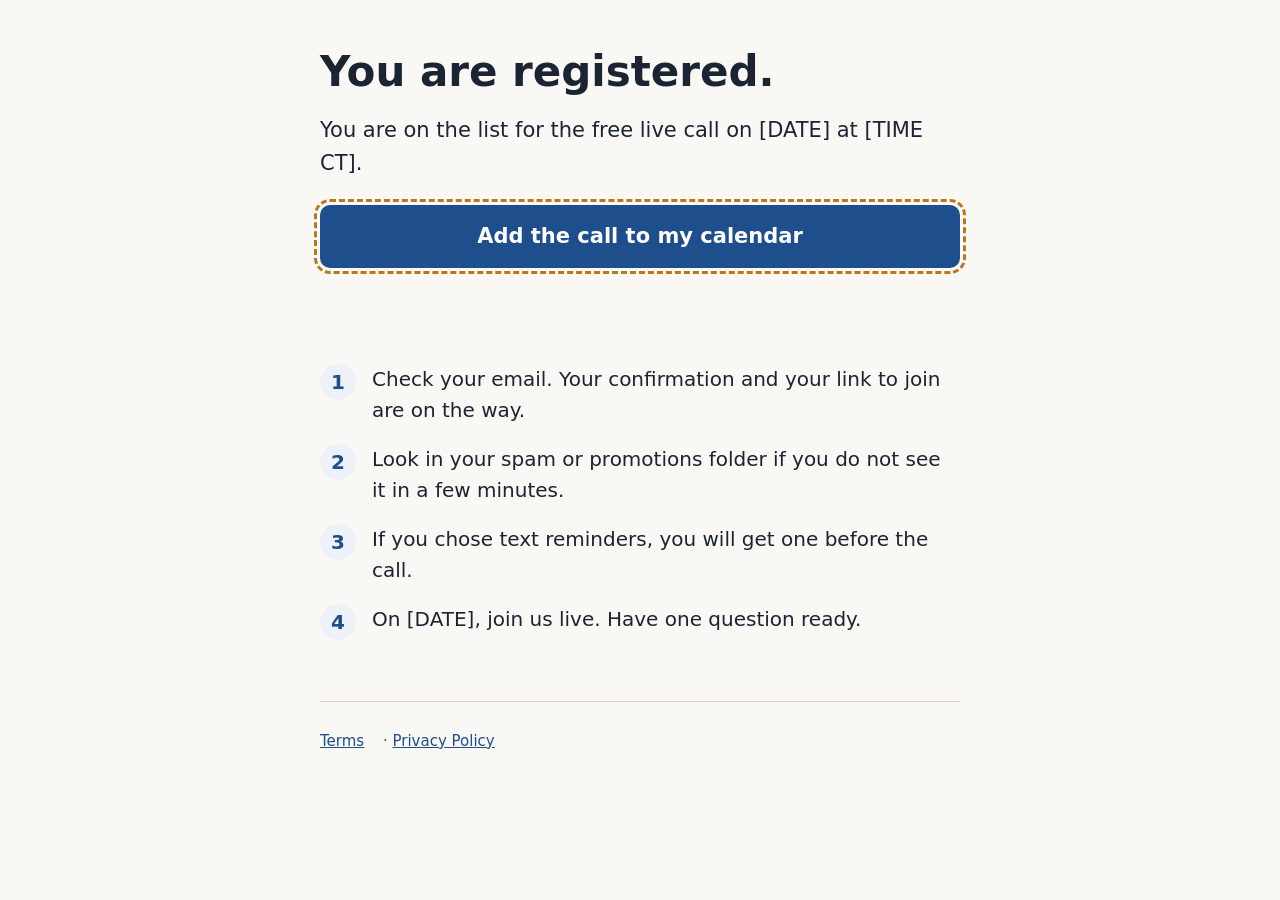
==== thank-you.html @ fb0727f5 "Creator brand call registration page" ====
<!doctype html>
<html lang="en">
<head>
<meta charset="utf-8">
<meta name="viewport" content="width=device-width, initial-scale=1">
<meta name="robots" content="noindex, nofollow">
<title>You are registered.</title>
<link rel="stylesheet" href="styles.css">
</head>
<body data-page="thanks">

<main class="wrap">

  <section>
    <h1>You are registered.</h1>
    <p class="sub js-event">You are on the list for the free live call on [DATE] at [TIME CT].</p>
    <!-- href comes from ADDEVENT_LINK in config.js -->
    <a class="btn" id="cal-btn" href="#">Add the call to my calendar</a>
  </section>

  <section>
    <ol class="steps">
      <li>Check your email. Your confirmation and your link to join are on the way.</li>
      <li>Look in your spam or promotions folder if you do not see it in a few minutes.</li>
      <li>If you chose text reminders, you will get one before the call.</li>
      <!-- Step 4 shows only for US numbers (?geo=us or ?phone=+1...). Hidden by default. -->
      <li id="step-call">A member of the Pured Media team may call the number you gave us about your registration or about booking a one-on-one call.</li>
      <li>On <span class="js-event">[DATE]</span>, join us live. Have one question ready.</li>
    </ol>
    <p id="sender-line"></p>
  </section>

  <footer>
    <div class="small">
      <p><a data-link="terms" href="#">Terms</a> · <a data-link="privacy" href="#">Privacy Policy</a></p>
    </div>
  </footer>

</main>

<script src="config.js"></script>
<script src="app.js"></script>
</body>
</html>
---- styles.css ----
:root{
  --bg:#FAF8F4; --card:#FFFFFF; --text:#1B2433; --muted:#4A5568;
  --line:#D9D4C8; --accent:#1F4E8C; --accent-dark:#163A6B; --soft:#EEF2F8;
}
*{box-sizing:border-box}
html{-webkit-text-size-adjust:100%}
body{margin:0;background:var(--bg);color:var(--text);
  font:20px/1.55 system-ui,-apple-system,"Segoe UI",Roboto,Helvetica,Arial,sans-serif}
.wrap{max-width:680px;margin:0 auto;padding:0 20px}
section{padding:36px 0}
.eyebrow{font-size:18px;font-weight:800;letter-spacing:.04em;color:var(--accent);margin:0 0 14px}
h1{font-size:34px;line-height:1.15;margin:0 0 18px;font-weight:800}
h2{font-size:26px;line-height:1.25;margin:0 0 16px;font-weight:800}
.sub{font-size:21px;margin:0 0 26px}
.btn{display:block;width:100%;min-height:58px;padding:15px 20px;border:0;border-radius:10px;
  background:var(--accent);color:#fff;font:inherit;font-size:21px;font-weight:700;text-align:center;
  text-decoration:none;cursor:pointer}
.btn:hover,.btn:focus-visible{background:var(--accent-dark)}
.btn:focus-visible,a:focus-visible,input:focus-visible,select:focus-visible{outline:3px solid #F2B84B;outline-offset:2px}
.card{background:var(--card);border:1px solid var(--line);border-radius:14px;padding:24px 20px}
ol.points,ol.steps{list-style:none;counter-reset:n;margin:0;padding:0}
ol.points li,ol.steps li{counter-increment:n;position:relative;padding:0 0 18px 52px}
ol.points li::before,ol.steps li::before{content:counter(n);position:absolute;left:0;top:0;width:36px;height:36px;
  border-radius:50%;background:var(--soft);color:var(--accent);font-weight:800;text-align:center;line-height:36px}
.disclosure{background:var(--soft);border-radius:10px;padding:16px 18px;margin:8px 0 24px}
.host{display:flex;gap:16px;align-items:flex-start;margin:0 0 20px}
.host p{margin:0}
.photo{flex:0 0 84px;width:84px;height:84px;border-radius:50%;background:var(--soft);border:2px dashed var(--line);
  position:relative;overflow:hidden;display:flex;align-items:center;justify-content:center;
  font-weight:800;font-size:30px;color:var(--accent)}
.photo img{position:absolute;inset:0;width:100%;height:100%;object-fit:cover;background:var(--soft)}
.small{font-size:15px;color:var(--muted);line-height:1.5}
.small p{margin:0 0 8px}
.small a{color:var(--accent)}
.email-consent{font-size:16px;margin:18px 0 0;color:var(--muted)}
/* form */
label{display:block;font-weight:700;margin:0 0 6px}
.field{margin:0 0 20px}
.help{font-size:16px;color:var(--muted);margin:6px 0 0}
input[type=text],input[type=email],input[type=tel],select{width:100%;min-height:54px;padding:12px 14px;
  font:inherit;font-size:18px;border:2px solid #8A8F99;border-radius:8px;background:#fff;color:var(--text)}
.consent{display:flex;gap:12px;align-items:flex-start;font-size:16px;font-weight:400;margin:0 0 20px}
.consent input{flex:0 0 28px;width:28px;height:28px;margin-top:2px}
.consent a{color:var(--accent)}
.sender-note{font-size:16px;margin:0 0 10px}
.preview-flag{background:#FFF3CD;border:2px dashed #B7791F;border-radius:8px;padding:10px 14px;font-size:15px;margin:0 0 18px}
iframe#bf26-form{width:100%;border:0;display:block}
footer{padding:28px 0 48px;border-top:1px solid var(--line)}
footer .small a{margin-right:14px}
.placeholder-btn{outline:3px dashed #B7791F;outline-offset:3px}
.hidden{display:none!important}
@media(min-width:700px){h1{font-size:42px}section{padding:48px 0}}
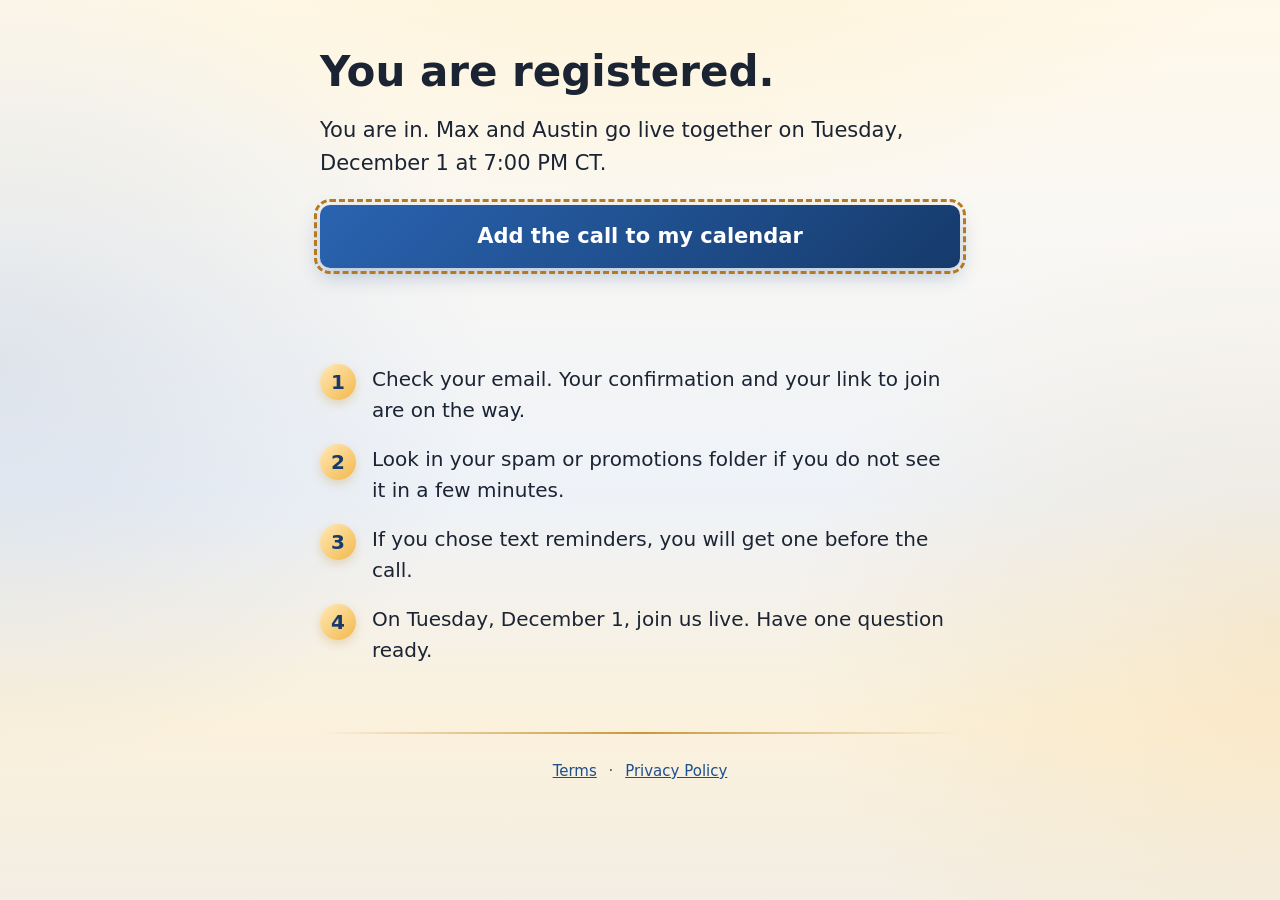
==== commit 82fd8a15: "Partnership-led layout: co-brand lockup, two sides section, team-up swaps Co-Authored-By: Claude Opu" ====
--- a/thank-you.html
+++ b/thank-you.html
@@ -13,7 +13,7 @@
 
   <section>
     <h1>You are registered.</h1>
-    <p class="sub js-event">You are on the list for the free live call on [DATE] at [TIME CT].</p>
+    <p class="sub js-event">You are in. Max and Austin go live together on [DATE] at [TIME CT].</p>
     <!-- href comes from ADDEVENT_LINK in config.js -->
     <a class="btn" id="cal-btn" href="#">Add the call to my calendar</a>
   </section>
--- a/styles.css
+++ b/styles.css
@@ -46,7 +46,288 @@
 .preview-flag{background:#FFF3CD;border:2px dashed #B7791F;border-radius:8px;padding:10px 14px;font-size:15px;margin:0 0 18px}
 iframe#bf26-form{width:100%;border:0;display:block}
 footer{padding:28px 0 48px;border-top:1px solid var(--line)}
-footer .small a{margin-right:14px}
+footer .small{text-align:center}
+footer .small a{margin:0 7px}
 .placeholder-btn{outline:3px dashed #B7791F;outline-offset:3px}
 .hidden{display:none!important}
 @media(min-width:700px){h1{font-size:42px}section{padding:48px 0}}
+
+/* ===== visual layout (Promise > Plan > Bio) ===== */
+.hero{text-align:center;padding-top:40px}
+.duo{display:flex;justify-content:center;margin:0 0 20px}
+.duo .photo{flex:0 0 96px;width:96px;height:96px;border:4px solid var(--bg);border-style:solid;box-shadow:0 4px 14px rgba(27,36,51,.15)}
+.duo .photo+.photo{margin-left:-18px}
+.chip{display:inline-block;background:var(--accent);color:#fff;font-size:15px;font-weight:800;letter-spacing:.04em;
+  padding:8px 14px;border-radius:999px;margin:0 0 18px}
+.hero .sub{color:var(--muted)}
+.kicker{font-size:15px;font-weight:800;letter-spacing:.08em;text-transform:uppercase;color:var(--accent);text-align:center;margin:0 0 18px}
+.tiles{display:grid;gap:14px;margin:0;padding:0;list-style:none}
+.tile{background:var(--card);border:1px solid var(--line);border-radius:14px;padding:18px;display:flex;gap:16px;align-items:center}
+.tile .ico{flex:0 0 60px;width:60px;height:60px;border-radius:14px;background:var(--soft);font-size:32px;line-height:60px;text-align:center}
+.tile b{display:block;font-size:20px;line-height:1.25}
+.tile span{display:block;font-size:17px;color:var(--muted);line-height:1.35}
+.badge-row{text-align:center;margin:18px 0 0}
+.badge{display:inline-block;background:#FFF4DA;color:#7A4E00;font-weight:800;font-size:17px;padding:8px 16px;border-radius:999px}
+.hosts{display:grid;grid-template-columns:1fr 1fr;gap:14px}
+.hcard{background:var(--card);border:1px solid var(--line);border-radius:14px;padding:20px 14px;text-align:center}
+.hcard .photo{margin:0 auto 12px;width:100px;height:100px;flex:none;border-style:solid}
+.hcard b{display:block;font-size:20px}
+.hcard span{display:block;font-size:16px;color:var(--muted);line-height:1.4}
+.hcard span::first-letter{text-transform:uppercase}
+.intro{text-align:center;font-weight:700;margin:0 0 20px}
+.consent{font-size:14px;line-height:1.45}
+.help,.email-consent,.sender-note{font-size:14px}
+@media(min-width:700px){
+  .tiles{grid-template-columns:repeat(3,1fr)}
+  .tile{flex-direction:column;text-align:center;padding:24px 16px}
+  .duo .photo{width:120px;height:120px;flex-basis:120px}
+}
+
+/* ===== v2 visual + motion upgrade (no text changes) ===== */
+:root{
+  --gold:#C9973A; --gold-light:#F2D58F; --navy-2:#2A63B0;
+  --shadow:0 10px 30px rgba(22,58,107,.10);
+}
+html{scroll-behavior:smooth}
+body{overflow-x:hidden;
+  min-height:100vh;
+  background:
+    radial-gradient(900px 500px at 50% -120px,#FFF3D6 0%,rgba(255,243,214,0) 70%) no-repeat,
+    radial-gradient(700px 600px at 0% 40%,rgba(31,78,140,.10) 0%,rgba(31,78,140,0) 70%) no-repeat,
+    radial-gradient(700px 600px at 100% 70%,rgba(242,184,75,.16) 0%,rgba(242,184,75,0) 70%) no-repeat,
+    linear-gradient(180deg,#FFF8EA 0%,#FAF8F4 25%,#EEF2F8 55%,#FBF1DC 80%,#F3EEE4 100%);
+  background-color:var(--bg)}
+
+/* buttons: gradient, shine sweep */
+.btn{position:relative;overflow:hidden;
+  background:linear-gradient(135deg,var(--navy-2),var(--accent) 55%,var(--accent-dark));
+  box-shadow:0 8px 20px rgba(31,78,140,.28);transition:transform .2s,box-shadow .2s,filter .2s}
+.btn:hover,.btn:focus-visible{background:linear-gradient(135deg,var(--navy-2),var(--accent) 55%,var(--accent-dark));filter:brightness(1.08);transform:translateY(-2px)}
+.btn:active{transform:translateY(0) scale(.99)}
+.btn::after{content:"";position:absolute;top:0;bottom:0;left:-60%;width:40%;
+  background:linear-gradient(100deg,rgba(255,255,255,0),rgba(255,255,255,.38),rgba(255,255,255,0));
+  transform:skewX(-20deg);animation:shine 4.5s ease-in-out 1.2s infinite;pointer-events:none}
+.hero .btn{animation:rise .8s .45s both ease-out,pulse 2.8s 1.6s infinite}
+
+/* hero */
+.hero{position:relative}
+.hero>*:not(.blobs){position:relative;z-index:1}
+.blobs{position:absolute;inset:0 -40px;z-index:0;pointer-events:none}
+.blobs i{position:absolute;border-radius:50%;filter:blur(38px);opacity:.6}
+.blobs i:nth-child(1){width:240px;height:240px;left:-10px;top:10px;background:radial-gradient(circle at 35% 35%,#FFD98A,rgba(255,217,138,0) 70%);animation:drift1 14s ease-in-out infinite}
+.blobs i:nth-child(2){width:260px;height:260px;right:-20px;top:60px;background:radial-gradient(circle at 60% 40%,#9DBBE6,rgba(157,187,230,0) 70%);animation:drift2 17s ease-in-out infinite}
+.blobs i:nth-child(3){width:200px;height:200px;left:35%;bottom:-10px;background:radial-gradient(circle,#FFC9A8,rgba(255,201,168,0) 70%);animation:drift3 19s ease-in-out infinite}
+
+.duo .photo,.hcard .photo{border:5px solid transparent;
+  background:linear-gradient(var(--soft),var(--soft)) padding-box,linear-gradient(135deg,var(--gold-light),var(--gold) 45%,var(--navy-2)) border-box;
+  box-shadow:0 8px 22px rgba(22,58,107,.22);font-size:34px}
+.duo .photo{animation:float 5s ease-in-out infinite}
+.duo .photo+.photo{animation-delay:-2.5s}
+.duo{animation:rise .7s both ease-out}
+
+.chip{display:inline-flex;align-items:center;gap:10px;
+  background:linear-gradient(135deg,var(--accent),var(--accent-dark));
+  box-shadow:0 6px 16px rgba(22,58,107,.25);animation:rise .7s .1s both ease-out}
+.chip::before{content:"";flex:0 0 10px;width:10px;height:10px;border-radius:50%;background:#FFC857;animation:dot 1.8s infinite}
+h1{animation:rise .8s .2s both ease-out}
+.hero .sub{animation:rise .8s .32s both ease-out}
+
+/* kicker ornaments (shapes only) */
+.kicker{display:flex;align-items:center;justify-content:center;gap:12px}
+.kicker::before,.kicker::after{content:"";flex:0 1 44px;height:3px;border-radius:3px;
+  background:linear-gradient(90deg,rgba(201,151,58,0),var(--gold))}
+.kicker::after{background:linear-gradient(270deg,rgba(201,151,58,0),var(--gold))}
+
+/* plan tiles */
+.tiles{position:relative}
+.tile{position:relative;z-index:1;box-shadow:var(--shadow);transition:transform .25s,box-shadow .25s,border-color .25s}
+.tile:hover,.tile:active{transform:translateY(-4px);box-shadow:0 16px 34px rgba(22,58,107,.16);border-color:var(--gold-light)}
+.tile .ico{border-radius:50%;box-shadow:0 6px 14px rgba(22,58,107,.18),inset 0 0 0 3px rgba(255,255,255,.7);
+  background:linear-gradient(135deg,#FFE9B8,#F2B84B)}
+.tile:nth-child(2) .ico{background:linear-gradient(135deg,#DCE8F8,#8FB1E0)}
+.tile:nth-child(3) .ico{background:linear-gradient(135deg,#FFE0CC,#F4A77A)}
+.tile:nth-child(4) .ico{background:linear-gradient(135deg,#DDF0DF,#8FCB9B)}
+.tile:nth-child(5) .ico{background:linear-gradient(135deg,#EBDDF4,#B9A0D8)}
+.tile:nth-child(6) .ico{background:linear-gradient(135deg,#FFD9DF,#EE9FAE)}
+.badge{background:linear-gradient(135deg,#FFF4DA,#FFE2A0);border:1px solid var(--gold-light);
+  box-shadow:0 6px 16px rgba(201,151,58,.25);animation:bounce 3.6s ease-in-out 1s infinite}
+
+/* host cards */
+.hcard{box-shadow:var(--shadow);transition:transform .25s,box-shadow .25s,border-color .25s}
+.hcard:hover,.hcard:active{transform:translateY(-4px);box-shadow:0 16px 34px rgba(22,58,107,.16);border-color:var(--gold-light)}
+.hcard .photo{width:104px;height:104px}
+
+/* form card */
+.card{position:relative;overflow:hidden;border-color:var(--gold-light);padding-top:32px;
+  box-shadow:0 18px 44px rgba(22,58,107,.14),0 0 0 4px rgba(242,213,143,.25)}
+.card::before{content:"";position:absolute;left:0;right:0;top:0;height:6px;
+  background:linear-gradient(90deg,var(--gold),var(--gold-light),var(--navy-2),var(--accent),var(--gold));background-size:200% 100%;
+  animation:slide 8s linear infinite}
+input[type=text],input[type=email],input[type=tel],select{transition:border-color .2s,box-shadow .2s}
+input[type=text]:focus,input[type=email]:focus,input[type=tel]:focus,select:focus{border-color:var(--accent);box-shadow:0 0 0 4px rgba(242,184,75,.35)}
+footer{border-top:0;position:relative}
+footer::before{content:"";position:absolute;left:0;right:0;top:0;height:2px;background:linear-gradient(90deg,rgba(201,151,58,0),var(--gold),rgba(201,151,58,0))}
+
+/* thank-you steps */
+ol.steps li::before{background:linear-gradient(135deg,#FFE9B8,#F2B84B);color:var(--accent-dark);box-shadow:0 4px 10px rgba(201,151,58,.3)}
+
+/* scroll reveal (active only when JS adds .js-reveal to <html>) */
+.js-reveal .reveal{opacity:0;translate:0 26px;
+  transition:opacity .65s ease-out,translate .65s ease-out,transform .25s,box-shadow .25s,border-color .25s;
+  transition-delay:var(--d,0s),var(--d,0s),0s,0s,0s}
+.js-reveal .reveal.in{opacity:1;translate:0 0}
+
+@media(min-width:700px){
+  .blobs i:nth-child(1){left:40px}
+  .blobs i:nth-child(2){right:40px}
+}
+@media(max-width:480px){
+  .chip{max-width:100%;font-size:13px;letter-spacing:.02em;line-height:1.35;text-align:left;border-radius:18px;padding:8px 14px}
+}
+@media(max-width:380px){
+  .hosts{gap:10px}
+  .hcard{padding:18px 10px}
+  .tile{padding:16px 14px;gap:14px}
+}
+
+@keyframes rise{from{opacity:0;transform:translateY(22px)}to{opacity:1;transform:none}}
+@keyframes float{0%,100%{transform:translateY(0)}50%{transform:translateY(-8px)}}
+@keyframes shine{0%,55%{left:-60%}100%{left:130%}}
+@keyframes pulse{0%,100%{box-shadow:0 8px 20px rgba(31,78,140,.28),0 0 0 0 rgba(242,184,75,.6)}50%{box-shadow:0 8px 20px rgba(31,78,140,.28),0 0 0 12px rgba(242,184,75,0)}}
+@keyframes dot{0%{box-shadow:0 0 0 0 rgba(255,200,87,.8)}70%,100%{box-shadow:0 0 0 10px rgba(255,200,87,0)}}
+@keyframes bounce{0%,60%,100%{transform:translateY(0)}70%{transform:translateY(-9px)}80%{transform:translateY(0)}88%{transform:translateY(-4px)}}
+@keyframes slide{to{background-position:200% 0}}
+@keyframes drift1{0%,100%{transform:translate(0,0) scale(1)}50%{transform:translate(40px,30px) scale(1.15)}}
+@keyframes drift2{0%,100%{transform:translate(0,0) scale(1)}50%{transform:translate(-40px,40px) scale(1.1)}}
+@keyframes drift3{0%,100%{transform:translate(0,0) scale(1)}50%{transform:translate(30px,-30px) scale(1.2)}}
+
+/* ===== v3 layout: hosted line, reviews wall, form header ===== */
+[hidden]{display:none!important}
+.hero .sub{margin-bottom:10px}
+.hosted{font-size:20px;font-weight:800;color:var(--accent-dark);margin:0 0 26px;display:flex;align-items:center;justify-content:center;gap:10px;animation:rise .8s .38s both ease-out}
+.hosted::before,.hosted::after{content:"";flex:0 0 8px;width:8px;height:8px;border-radius:50%;background:var(--gold)}
+.reviews-note{text-align:center;color:var(--muted);font-size:17px;margin:-6px 0 18px}
+.wall{display:flex;gap:16px;overflow-x:auto;scroll-snap-type:x mandatory;padding:14px 20px 26px;margin:0 -20px;
+  -webkit-overflow-scrolling:touch;scrollbar-width:none}
+.wall::-webkit-scrollbar{display:none}
+.shot{flex:0 0 76%;max-width:320px;margin:0;scroll-snap-align:center;background:#fff;border:6px solid #fff;border-radius:16px;
+  box-shadow:0 12px 30px rgba(22,58,107,.18);rotate:-1.5deg;transition:transform .25s,box-shadow .25s;overflow:hidden}
+.shot:nth-child(even){rotate:1.5deg}
+.shot:nth-child(3n){rotate:-.5deg}
+.shot img{display:block;width:100%;height:auto;border-radius:10px}
+.shot:hover,.shot:active{transform:translateY(-5px) scale(1.02);box-shadow:0 18px 38px rgba(22,58,107,.24)}
+.js-reveal .wall.in .shot{animation:rise .7s ease-out backwards}
+.js-reveal .wall.in .shot:nth-child(2){animation-delay:.12s}
+.js-reveal .wall.in .shot:nth-child(3){animation-delay:.24s}
+.js-reveal .wall.in .shot:nth-child(4){animation-delay:.36s}
+.js-reveal .wall.in .shot:nth-child(5){animation-delay:.48s}
+.js-reveal .wall.in .shot:nth-child(6){animation-delay:.6s}
+@media(min-width:700px){
+  .wall{display:block;columns:3;column-gap:18px;overflow:visible;padding:14px 0 0;margin:0}
+  .shot{max-width:none;display:block;break-inside:avoid;margin:0 0 18px}
+}
+.form-head{text-align:center;font-size:28px;line-height:1.25;font-weight:800;margin:0 0 22px;color:var(--accent-dark)}
+.booking-note{text-align:center;font-size:16px;color:var(--muted);margin:14px 0 0}
+.consent{margin-bottom:16px}
+
+#subhead:empty{display:none}
+
+/* ===== v4: co-brand lockup (hero focal point) + "two sides" section ===== */
+:root{--gold-dark:#7A4E00}
+.lockup{margin:0 0 22px}
+.lockup-tag{display:inline-block;margin:0 0 16px;padding:7px 16px;border-radius:999px;font-size:15px;font-weight:800;letter-spacing:.05em;
+  color:var(--gold-dark);background:linear-gradient(135deg,#FFF4DA,#FFE2A0);border:1px solid var(--gold-light);
+  box-shadow:0 6px 16px rgba(201,151,58,.22);animation:rise .7s both ease-out}
+.lockup-row{--lk:clamp(116px,38vw,176px);position:relative;display:flex;align-items:flex-start;justify-content:center;margin:0 0 18px}
+.lockup-row::before{content:"";position:absolute;left:calc(50% - var(--lk) * .75);right:calc(50% - var(--lk) * .75);top:calc(var(--lk) / 2 - 2px);height:4px;border-radius:4px;
+  background:linear-gradient(90deg,var(--navy-2),var(--gold) 50%,var(--gold-light));transform-origin:center;
+  animation:lkline .9s .55s both ease-out;z-index:0}
+.lk{margin:0;display:flex;flex-direction:column;align-items:center;position:relative;z-index:1;width:var(--lk)}
+.lk-photo{position:relative;width:var(--lk);height:var(--lk);border-radius:50%;overflow:hidden;display:flex;align-items:center;justify-content:center;
+  font-size:48px;font-weight:800;color:var(--accent);border:6px solid transparent;
+  background:linear-gradient(var(--soft),var(--soft)) padding-box,linear-gradient(135deg,var(--navy-2),var(--accent-dark)) border-box;
+  box-shadow:0 14px 34px rgba(22,58,107,.30)}
+.lk-austin .lk-photo{color:var(--gold-dark);
+  background:linear-gradient(#FFF4DA,#FFF4DA) padding-box,linear-gradient(135deg,var(--gold-light),var(--gold) 55%,#A9741A) border-box;
+  box-shadow:0 14px 34px rgba(201,151,58,.38)}
+.lk-photo img{position:absolute;inset:0;width:100%;height:100%;object-fit:cover}
+.lk figcaption{margin-top:12px;font-size:18px;line-height:1.25;font-weight:800;color:var(--accent-dark);text-align:center;animation:rise .7s 1s both ease-out}
+.lk-austin figcaption{color:var(--gold-dark)}
+.lk-max{animation:fromleft .9s .1s both cubic-bezier(.2,.8,.25,1)}
+.lk-austin{animation:fromright .9s .1s both cubic-bezier(.2,.8,.25,1)}
+.lk-x{position:relative;z-index:2;flex:0 0 auto;width:54px;height:54px;margin:calc(var(--lk) / 2 - 27px) -14px 0;border-radius:50%;
+  display:flex;align-items:center;justify-content:center;font-size:34px;line-height:1;font-weight:800;color:#fff;
+  background:linear-gradient(135deg,var(--gold-light),var(--gold) 55%,#A9741A);border:3px solid #fff;
+  box-shadow:0 8px 22px rgba(201,151,58,.55),0 0 0 0 rgba(242,184,75,.7);
+  animation:xpop .7s .85s both cubic-bezier(.3,1.6,.5,1),xglow 2.6s 1.6s infinite}
+.lk-x span{display:block;margin-top:-3px;text-shadow:0 1px 2px rgba(122,78,0,.5)}
+.lockup-line{margin:0;font-size:17px;line-height:1.4;font-weight:800;letter-spacing:.14em;text-transform:uppercase;color:var(--accent-dark);
+  text-wrap:balance;animation:rise .8s 1.05s both ease-out}
+.lockup-line .gx{color:var(--gold);font-size:1.25em;letter-spacing:0;padding:0 .35em;vertical-align:-.05em}
+.lockup-tag:empty,.lockup-line:empty,.lk figcaption:empty,.join-label:empty,.sides .kicker:empty,.side h3:empty,.side p:empty{display:none}
+.hero .chip{margin-top:6px}
+@media(min-width:700px){.lockup-row{--lk:190px}.lockup-line{font-size:19px}.lk figcaption{font-size:20px}.lk-x{width:62px;height:62px;margin-top:calc(var(--lk) / 2 - 31px)}}
+
+/* two sides, one call */
+.sides-grid{display:flex;flex-direction:column;align-items:stretch}
+.side{position:relative;border-radius:16px;padding:22px 18px 20px;text-align:center;overflow:hidden;box-shadow:var(--shadow)}
+.side::before{content:"";position:absolute;left:0;right:0;top:0;height:6px}
+.side h3{margin:0 0 6px;font-size:22px;line-height:1.25;font-weight:800}
+.side p{margin:0;font-size:18px;line-height:1.45;color:var(--text)}
+.s-photo{position:relative;width:88px;height:88px;border-radius:50%;overflow:hidden;margin:0 auto 12px;display:flex;align-items:center;justify-content:center;
+  font-size:32px;font-weight:800;border:5px solid transparent}
+.s-photo img{position:absolute;inset:0;width:100%;height:100%;object-fit:cover}
+.side-pured{background:linear-gradient(165deg,#E6EEFA,#fff 75%);border:1.5px solid #9DBBE6}
+.side-pured::before{background:linear-gradient(90deg,var(--accent-dark),var(--navy-2))}
+.side-pured h3{color:var(--accent-dark)}
+.side-pured .s-photo{color:var(--accent);background:linear-gradient(var(--soft),var(--soft)) padding-box,linear-gradient(135deg,var(--navy-2),var(--accent-dark)) border-box;box-shadow:0 8px 20px rgba(22,58,107,.28)}
+.side-ww{background:linear-gradient(165deg,#FFF0CC,#fff 75%);border:1.5px solid var(--gold-light)}
+.side-ww::before{background:linear-gradient(90deg,#A9741A,var(--gold),var(--gold-light))}
+.side-ww h3{color:var(--gold-dark)}
+.side-ww .s-photo{color:var(--gold-dark);background:linear-gradient(#FFF4DA,#FFF4DA) padding-box,linear-gradient(135deg,var(--gold-light),var(--gold),#A9741A) border-box;box-shadow:0 8px 20px rgba(201,151,58,.35)}
+/* connector: vertical on phones */
+.side-join{position:relative;display:flex;flex-direction:column;align-items:center;z-index:1}
+.join-line{display:block;width:4px;height:30px;border-radius:4px;transform-origin:top;background:linear-gradient(180deg,var(--navy-2),var(--gold))}
+.join-line+.join-mid+.join-line{background:linear-gradient(180deg,var(--gold),var(--gold-light));transform-origin:bottom}
+.join-mid{display:flex;align-items:center;justify-content:center;gap:12px;flex-wrap:wrap}
+.join-node{flex:0 0 auto;width:52px;height:52px;border-radius:50%;display:flex;align-items:center;justify-content:center;font-size:32px;line-height:1;font-weight:800;color:#fff;
+  background:linear-gradient(135deg,var(--gold-light),var(--gold) 55%,#A9741A);border:3px solid #fff;
+  box-shadow:0 8px 20px rgba(201,151,58,.5),0 0 0 0 rgba(242,184,75,.7);animation:xglow 2.6s 1.2s infinite}
+.join-label{font-size:16px;font-weight:800;line-height:1.3;color:var(--accent-dark);background:#fff;border:1.5px solid var(--gold-light);border-radius:999px;
+  padding:6px 14px;box-shadow:0 4px 12px rgba(22,58,107,.10);text-align:center;max-width:230px}
+/* animations: slide from sides, line draws, node pops (only when JS reveal is on) */
+.js-reveal .side-pured.reveal{translate:-46px 0}
+.js-reveal .side-ww.reveal{translate:46px 0}
+.js-reveal .side-pured.reveal.in,.js-reveal .side-ww.reveal.in{translate:0 0}
+.js-reveal .side-join.reveal{translate:0 0}
+.js-reveal .side-join .join-line{transform:scaleY(0);transition:transform .7s .25s ease-out}
+.js-reveal .side-join.in .join-line{transform:scaleY(1)}
+.js-reveal .side-join .join-mid{transform:scale(.4);opacity:0;transition:transform .6s .6s cubic-bezier(.3,1.6,.5,1),opacity .4s .6s}
+.js-reveal .side-join.in .join-mid{transform:none;opacity:1}
+/* side by side from 601px, horizontal connector */
+@media(min-width:601px){
+  .sides-grid{display:grid;grid-template-columns:1fr 132px 1fr;align-items:stretch}
+  .side{display:flex;flex-direction:column;align-items:center;justify-content:flex-start}
+  .side-join{display:block}
+  .join-line{position:absolute;top:50%;height:4px;width:50%;margin-top:-2px;transform-origin:left;background:linear-gradient(90deg,var(--navy-2),var(--gold))}
+  .join-line:first-child{left:-1px}
+  .join-line+.join-mid+.join-line{left:auto;right:-1px;transform-origin:right;background:linear-gradient(90deg,var(--gold),var(--gold-light))}
+  .join-mid{position:absolute;left:0;right:0;top:50%;margin-top:-26px;display:block}
+  .join-node{margin:0 auto}
+  .join-label{position:absolute;top:calc(100% + 10px);left:50%;translate:-50% 0;width:max-content;max-width:124px;padding:6px 10px;font-size:15px;border-radius:14px}
+  .js-reveal .side-join .join-line{transform:scaleX(0)}
+  .js-reveal .side-join.in .join-line{transform:scaleX(1)}
+}
+
+/* hosts block: compact, since the sides section already introduces both */
+#hosts{padding:24px 0}
+.hcard{padding:14px 12px}
+.hcard .photo{width:72px;height:72px;margin-bottom:8px;font-size:26px}
+.hcard b{font-size:19px}
+.hcard span{font-size:16px;line-height:1.35}
+
+@keyframes fromleft{from{opacity:0;transform:translateX(-90px)}to{opacity:1;transform:none}}
+@keyframes fromright{from{opacity:0;transform:translateX(90px)}to{opacity:1;transform:none}}
+@keyframes lkline{from{transform:scaleX(0);opacity:0}to{transform:scaleX(1);opacity:1}}
+@keyframes xpop{0%{transform:scale(0) rotate(-90deg);opacity:0}100%{transform:scale(1) rotate(0);opacity:1}}
+@keyframes xglow{0%{box-shadow:0 8px 22px rgba(201,151,58,.55),0 0 0 0 rgba(242,184,75,.75)}70%,100%{box-shadow:0 8px 22px rgba(201,151,58,.55),0 0 0 16px rgba(242,184,75,0)}}
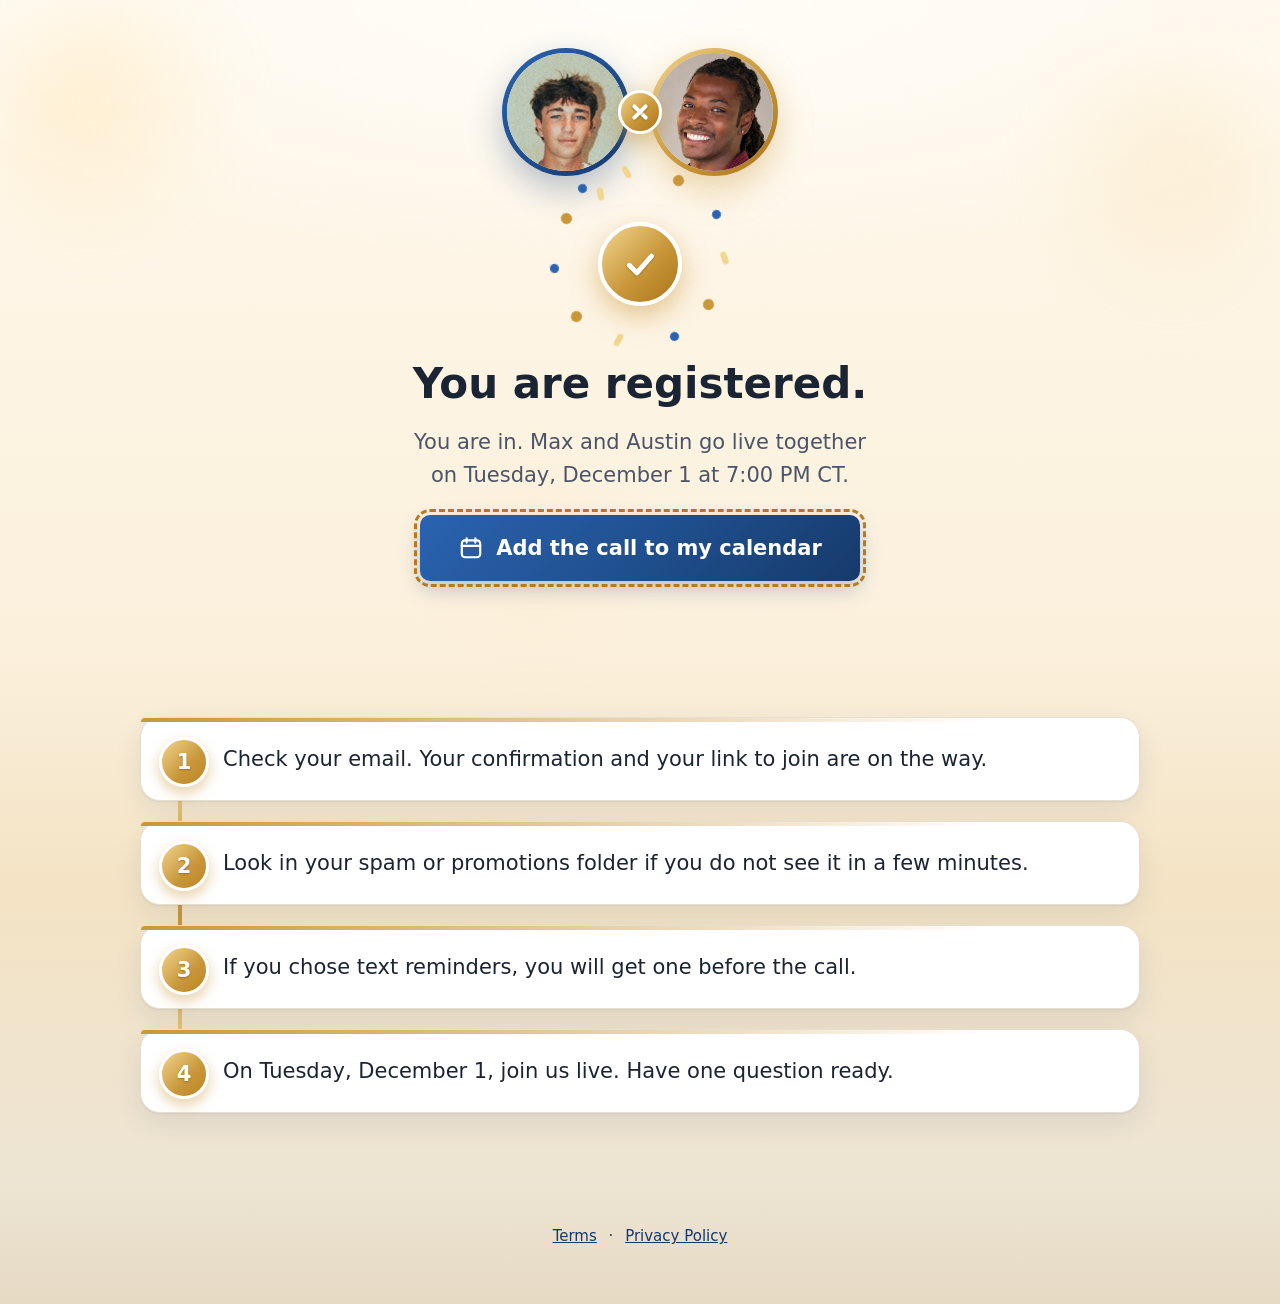
==== commit f5efa80d: "Thank-you page redesign; centered lockup x; tighter section spacing; Vercel analytics Co-Authored-By" ====
--- a/thank-you.html
+++ b/thank-you.html
@@ -6,33 +6,70 @@
 <meta name="robots" content="noindex, nofollow">
 <title>You are registered.</title>
 <link rel="stylesheet" href="styles.css">
+<script defer src="/_vercel/insights/script.js"></script>
 </head>
 <body data-page="thanks">
 
-<main class="wrap">
+<main>
 
-  <section>
+  <!-- 1. CONFIRMATION -->
+  <section class="band band-hero hero" data-mood="hero">
+    <div class="blobs" aria-hidden="true"><i></i><i></i><i></i></div>
+    <div class="wrap">
+    <div class="lockup lockup-sm" aria-hidden="true">
+      <div class="lockup-row">
+        <figure class="lk lk-max">
+          <div class="lk-photo">M<img src="assets/max.jpg" alt="" onerror="this.remove()"></div>
+        </figure>
+        <div class="lk-x"><span>&times;</span></div>
+        <figure class="lk lk-austin">
+          <div class="lk-photo">A<img src="assets/austin.jpg" alt="" onerror="this.remove()"></div>
+        </figure>
+      </div>
+    </div>
+    <div class="cheer" aria-hidden="true">
+      <i style="--x:-74px;--y:-46px;--r:35deg;--d:.75s" class="c1"></i>
+      <i style="--x:-58px;--y:-76px;--r:-20deg;--d:.82s" class="c2"></i>
+      <i style="--x:-14px;--y:-92px;--r:60deg;--d:.7s" class="c3"></i>
+      <i style="--x:38px;--y:-84px;--r:-40deg;--d:.88s" class="c1"></i>
+      <i style="--x:76px;--y:-50px;--r:15deg;--d:.78s" class="c2"></i>
+      <i style="--x:84px;--y:-6px;--r:70deg;--d:.72s" class="c3"></i>
+      <i style="--x:68px;--y:40px;--r:-30deg;--d:.9s" class="c1"></i>
+      <i style="--x:34px;--y:72px;--r:50deg;--d:.8s" class="c2"></i>
+      <i style="--x:-22px;--y:76px;--r:-60deg;--d:.74s" class="c3"></i>
+      <i style="--x:-64px;--y:52px;--r:25deg;--d:.86s" class="c1"></i>
+      <i style="--x:-86px;--y:4px;--r:-10deg;--d:.76s" class="c2"></i>
+      <i style="--x:-40px;--y:-70px;--r:80deg;--d:.84s" class="c3"></i>
+      <div class="cheer-badge"><svg viewBox="0 0 52 52" focusable="false"><path pathLength="1" d="M14 27.5 L22.5 36 L39 17"/></svg></div>
+    </div>
     <h1>You are registered.</h1>
     <p class="sub js-event">You are in. Max and Austin go live together on [DATE] at [TIME CT].</p>
     <!-- href comes from ADDEVENT_LINK in config.js -->
-    <a class="btn" id="cal-btn" href="#">Add the call to my calendar</a>
+    <a class="btn btn-cal" id="cal-btn" href="#"><svg viewBox="0 0 24 24" width="26" height="26" fill="none" stroke="currentColor" stroke-width="2" stroke-linecap="round" stroke-linejoin="round" aria-hidden="true" focusable="false"><rect x="3.5" y="5" width="17" height="15.5" rx="3"/><path d="M3.5 10h17M8 3v4M16 3v4"/></svg><span>Add the call to my calendar</span></a>
+    </div>
   </section>
 
-  <section>
-    <ol class="steps">
-      <li>Check your email. Your confirmation and your link to join are on the way.</li>
-      <li>Look in your spam or promotions folder if you do not see it in a few minutes.</li>
-      <li>If you chose text reminders, you will get one before the call.</li>
+  <!-- 2. STEPS -->
+  <section class="band band-plan" data-mood="plan">
+    <div class="wrap">
+    <ol class="steps timeline">
+      <li><span class="st">Check your email. Your confirmation and your link to join are on the way.</span></li>
+      <li><span class="st">Look in your spam or promotions folder if you do not see it in a few minutes.</span></li>
+      <li><span class="st">If you chose text reminders, you will get one before the call.</span></li>
       <!-- Step 4 shows only for US numbers (?geo=us or ?phone=+1...). Hidden by default. -->
-      <li id="step-call">A member of the Pured Media team may call the number you gave us about your registration or about booking a one-on-one call.</li>
-      <li>On <span class="js-event">[DATE]</span>, join us live. Have one question ready.</li>
+      <li id="step-call"><span class="st">A member of the Pured Media team may call the number you gave us about your registration or about booking a one-on-one call.</span></li>
+      <li><span class="st">On <span class="js-event">[DATE]</span>, join us live. Have one question ready.</span></li>
     </ol>
     <p id="sender-line"></p>
+    </div>
   </section>
 
-  <footer>
+  <!-- 3. FOOTER -->
+  <footer class="band band-foot" data-mood="foot">
+    <div class="wrap">
     <div class="small">
       <p><a data-link="terms" href="#">Terms</a> · <a data-link="privacy" href="#">Privacy Policy</a></p>
+    </div>
     </div>
   </footer>
 
--- a/styles.css
+++ b/styles.css
@@ -207,25 +207,6 @@
 .hosted{font-size:20px;font-weight:800;color:var(--accent-dark);margin:0 0 26px;display:flex;align-items:center;justify-content:center;gap:10px;animation:rise .8s .38s both ease-out}
 .hosted::before,.hosted::after{content:"";flex:0 0 8px;width:8px;height:8px;border-radius:50%;background:var(--gold)}
 .reviews-note{text-align:center;color:var(--muted);font-size:17px;margin:-6px 0 18px}
-.wall{display:flex;gap:16px;overflow-x:auto;scroll-snap-type:x mandatory;padding:14px 20px 26px;margin:0 -20px;
-  -webkit-overflow-scrolling:touch;scrollbar-width:none}
-.wall::-webkit-scrollbar{display:none}
-.shot{flex:0 0 76%;max-width:320px;margin:0;scroll-snap-align:center;background:#fff;border:6px solid #fff;border-radius:16px;
-  box-shadow:0 12px 30px rgba(22,58,107,.18);rotate:-1.5deg;transition:transform .25s,box-shadow .25s;overflow:hidden}
-.shot:nth-child(even){rotate:1.5deg}
-.shot:nth-child(3n){rotate:-.5deg}
-.shot img{display:block;width:100%;height:auto;border-radius:10px}
-.shot:hover,.shot:active{transform:translateY(-5px) scale(1.02);box-shadow:0 18px 38px rgba(22,58,107,.24)}
-.js-reveal .wall.in .shot{animation:rise .7s ease-out backwards}
-.js-reveal .wall.in .shot:nth-child(2){animation-delay:.12s}
-.js-reveal .wall.in .shot:nth-child(3){animation-delay:.24s}
-.js-reveal .wall.in .shot:nth-child(4){animation-delay:.36s}
-.js-reveal .wall.in .shot:nth-child(5){animation-delay:.48s}
-.js-reveal .wall.in .shot:nth-child(6){animation-delay:.6s}
-@media(min-width:700px){
-  .wall{display:block;columns:3;column-gap:18px;overflow:visible;padding:14px 0 0;margin:0}
-  .shot{max-width:none;display:block;break-inside:avoid;margin:0 0 18px}
-}
 .form-head{text-align:center;font-size:28px;line-height:1.25;font-weight:800;margin:0 0 22px;color:var(--accent-dark)}
 .booking-note{text-align:center;font-size:16px;color:var(--muted);margin:14px 0 0}
 .consent{margin-bottom:16px}
@@ -331,3 +312,320 @@
 @keyframes lkline{from{transform:scaleX(0);opacity:0}to{transform:scaleX(1);opacity:1}}
 @keyframes xpop{0%{transform:scale(0) rotate(-90deg);opacity:0}100%{transform:scale(1) rotate(0);opacity:1}}
 @keyframes xglow{0%{box-shadow:0 8px 22px rgba(201,151,58,.55),0 0 0 0 rgba(242,184,75,.75)}70%,100%{box-shadow:0 8px 22px rgba(201,151,58,.55),0 0 0 16px rgba(242,184,75,0)}}
+
+/* ===== v5: full-bleed section bands, wave edges, scroll-driven mood (no text changes) =====
+   Static fallback: every band paints its own opaque gradient. The .washes layers only show
+   once app.js sets data-mood on <html>; they cross-fade by opacity (works in Safari/iOS). */
+body[data-page=register]{background:var(--bg)}
+main:not(.wrap){display:block}
+.band{position:relative;overflow-x:clip;padding:60px 0 84px;--edge:#fff}
+.band::before{content:"";position:absolute;inset:0;z-index:-1;background:var(--band-bg)}
+.band>.wrap{position:relative;z-index:1}
+.band>.wave{position:absolute;left:0;top:-59px;width:100%;height:60px;z-index:-1;display:block;fill:var(--edge);pointer-events:none}
+#hosts.band{padding:60px 0 84px}
+.band .kicker{margin-bottom:22px}
+
+.band-hero{--band-bg:
+  radial-gradient(700px 420px at 15% 18%,rgba(242,184,75,.30),transparent 70%),
+  radial-gradient(640px 420px at 90% 60%,rgba(255,201,168,.30),transparent 70%),
+  linear-gradient(180deg,#FFF0C8 0%,#FFF7E6 70%,#FFF3DA 100%);
+  padding:40px 0 96px}
+.band-hero .kicker{color:var(--accent-dark)}
+
+.band-plan{--edge:#DCEAFB;--band-bg:
+  radial-gradient(520px 320px at 85% 45%,rgba(255,255,255,.5),transparent 70%),
+  linear-gradient(180deg,#DCEAFB 0%,#C6DBF5 100%)}
+.band-plan .kicker{color:#163A6B}
+
+.band-hosts{--edge:#EFE7FA;--band-bg:
+  radial-gradient(520px 320px at 10% 50%,rgba(255,255,255,.55),transparent 70%),
+  linear-gradient(180deg,#EFE7FA 0%,#DFD1F2 100%)}
+.band-hosts .kicker{color:#3F2577}
+
+.band-reviews{--edge:#FFEBD6;--band-bg:linear-gradient(180deg,#FFEBD6 0%,#FBD8B6 100%)}
+.band-reviews .kicker{color:#7A3A10}
+.band-reviews .reviews-note{color:#33261A}
+
+.band-form{--edge:#12294F;--band-bg:
+  radial-gradient(620px 460px at 50% 52%,rgba(242,213,143,.26),transparent 72%),
+  radial-gradient(520px 360px at 90% 30%,rgba(42,99,176,.40),transparent 70%),
+  linear-gradient(180deg,#12294F 0%,#0A1A37 100%);
+  padding:64px 0 96px}
+.band-form .card{border-color:var(--gold-light);
+  box-shadow:0 0 0 5px rgba(242,213,143,.40),0 0 70px 12px rgba(242,213,143,.30),0 30px 60px rgba(0,0,0,.40)}
+
+.band-foot{--edge:#EDE7DB;--band-bg:linear-gradient(180deg,#EDE7DB 0%,#E3DCCC 100%);padding:64px 0 52px}
+.band-foot::before{height:auto}
+.band-foot .small{color:#333B49}
+.band-foot .small a{color:var(--accent-dark)}
+
+/* scroll-driven mood layers */
+.washes{position:fixed;inset:0;z-index:0;pointer-events:none}
+.washes i{position:absolute;inset:0;opacity:0;transition:opacity 1s ease;will-change:opacity}
+.washes [data-w=hero]{background:radial-gradient(130% 55% at 50% 0%,rgba(242,184,75,.26),transparent 70%),radial-gradient(110% 45% at 50% 105%,rgba(31,78,140,.12),transparent 70%)}
+.washes [data-w=plan]{background:radial-gradient(130% 55% at 50% 0%,rgba(60,120,210,.22),transparent 70%),radial-gradient(110% 45% at 50% 105%,rgba(150,110,220,.16),transparent 70%)}
+.washes [data-w=hosts]{background:radial-gradient(130% 55% at 50% 0%,rgba(140,100,210,.22),transparent 70%),radial-gradient(110% 45% at 50% 105%,rgba(240,160,100,.16),transparent 70%)}
+.washes [data-w=reviews]{background:radial-gradient(130% 55% at 50% 0%,rgba(240,150,90,.22),transparent 70%),radial-gradient(110% 45% at 50% 105%,rgba(20,45,90,.20),transparent 70%)}
+.washes [data-w=register]{background:radial-gradient(130% 55% at 50% 0%,rgba(8,24,56,.34),transparent 70%),radial-gradient(110% 45% at 50% 105%,rgba(242,184,75,.18),transparent 70%)}
+.washes [data-w=foot]{background:radial-gradient(130% 55% at 50% 0%,rgba(10,26,55,.22),transparent 70%),radial-gradient(110% 45% at 50% 105%,rgba(120,110,90,.16),transparent 70%)}
+html[data-mood=hero] .washes [data-w=hero],
+html[data-mood=plan] .washes [data-w=plan],
+html[data-mood=hosts] .washes [data-w=hosts],
+html[data-mood=reviews] .washes [data-w=reviews],
+html[data-mood=register] .washes [data-w=register],
+html[data-mood=foot] .washes [data-w=foot]{opacity:1}
+
+@media(min-width:700px){
+  .band{padding:76px 0 100px}
+  .band>.wave{top:-79px;height:80px}
+  .band-hero{padding:56px 0 110px}
+  #hosts.band{padding:76px 0 100px}
+  .band-form{padding:84px 0 110px}
+  .band-foot{padding:84px 0 56px}
+}
+
+
+/* ===== v6: softer, seamless section fades (overrides v5) =====
+   Each band's top/bottom colour equals its neighbour's, so sections melt into each other.
+   Light seams use the midpoint of the two section tones; the navy form band fades in and out itself. */
+.band>.wave{display:none}
+.washes{display:none}
+.band-hero{--band-bg:linear-gradient(180deg,#FFF6E6 0%,#FFF6E6 55%,#F4F4F1 100%)}
+.band-plan{--band-bg:linear-gradient(180deg,#F4F4F1 0%,#EAF2FC 30%,#EAF2FC 70%,#EEEFFB 100%)}
+.band-hosts{--band-bg:linear-gradient(180deg,#EEEFFB 0%,#F2EDFA 30%,#F2EDFA 70%,#F7EEEE 100%)}
+.band-reviews{--band-bg:linear-gradient(180deg,#F7EEEE 0%,#FDF0E2 30%,#FDF0E2 100%)}
+.band-form{--band-bg:linear-gradient(180deg,#FDF0E2 0%,#D9D3D2 7%,#8592A8 15%,#3A5079 23%,#16305C 32%,#16305C 70%,#3A5079 79%,#8592A8 88%,#F1ECE2 100%);padding-top:120px;padding-bottom:130px}
+.band-foot{--band-bg:#F1ECE2;padding-top:40px}
+#reviews[hidden]+.band-form{--band-bg:linear-gradient(180deg,#F7EEEE 0%,#D9D3D2 7%,#8592A8 15%,#3A5079 23%,#16305C 32%,#16305C 70%,#3A5079 79%,#8592A8 88%,#F1ECE2 100%)}
+
+/* ===== v7: polish pass. One radius, one shadow, one spacing scale; "On the call" cards; review cards + modal =====
+   Scale: 8 / 16 / 24 / 32 / 48. Cards: --r radius, --sh shadow, 1px warm border. No copy changes. */
+:root{
+  --r:20px; --line-w:#E6DFD0;
+  --sh:0 1px 2px rgba(22,58,107,.06),0 10px 28px rgba(22,58,107,.09);
+  --sh-up:0 2px 4px rgba(22,58,107,.06),0 18px 38px rgba(22,58,107,.15);
+  --quote-ico:url("data:image/svg+xml,%3Csvg xmlns='http://www.w3.org/2000/svg' viewBox='0 0 24 24'%3E%3Cpath fill='%23946112' d='M9.4 5C5.9 6.4 4 9.2 4 13v6h6.5v-6.5H7.4c0-2 .9-3.3 2.6-4L9.4 5zm9.5 0c-3.5 1.4-5.4 4.2-5.4 8v6H20v-6.5h-3.1c0-2 .9-3.3 2.6-4L18.9 5z'/%3E%3C/svg%3E");
+}
+button:focus-visible{outline:3px solid #F2B84B;outline-offset:2px}
+.band .kicker{margin-bottom:28px}
+.kicker{font-size:16px}
+.hero .sub,.hosted{text-wrap:balance}
+.hero h1{text-wrap:balance}
+.card{border-radius:var(--r);padding:36px 24px 28px}
+
+/* --- On the call --- */
+.tiles{gap:16px}
+.tile{--tint:#E9A93A;--tint-a:#FFF3D3;--tint-b:#FBD98F;
+  border:1px solid var(--line-w);border-radius:var(--r);padding:22px 20px 22px 22px;gap:18px;align-items:center;
+  box-shadow:var(--sh);overflow:hidden;background:#fff}
+.tile::before{content:"";position:absolute;left:0;right:0;top:0;height:4px;background:linear-gradient(90deg,var(--tint),transparent 85%)}
+.tile:nth-child(2){--tint:#5C8FD6;--tint-a:#E6EFFC;--tint-b:#B5CDF0}
+.tile:nth-child(3){--tint:#E5875A;--tint-a:#FFEADD;--tint-b:#F8C2A6}
+.tile:nth-child(4){--tint:#4FAE73;--tint-a:#E4F5E8;--tint-b:#B3DFC1}
+.tile:nth-child(5){--tint:#9A74CC;--tint-a:#F0E8FA;--tint-b:#D3C0EC}
+.tile:nth-child(6){--tint:#DE6B83;--tint-a:#FFE6EB;--tint-b:#F6BAC6}
+.tile .ico,.tile:nth-child(n) .ico{flex:0 0 60px;width:60px;height:60px;border-radius:18px;display:flex;align-items:center;justify-content:center;
+  font-size:30px;line-height:1;background:linear-gradient(145deg,var(--tint-a),var(--tint-b));
+  box-shadow:inset 0 2px 5px rgba(255,255,255,.95),inset 0 -3px 8px rgba(255,255,255,.35),0 6px 14px rgba(22,58,107,.12)}
+.tile b{font-size:20px;line-height:1.25;margin:0 0 4px;text-wrap:pretty;color:var(--text)}
+.tile span{font-size:17px;line-height:1.4;text-wrap:pretty;color:var(--muted)}
+.tile:hover,.tile:active{transform:translateY(-3px);box-shadow:var(--sh-up);border-color:var(--tint)}
+@media(min-width:700px){
+  .tiles{grid-template-columns:repeat(2,1fr);gap:20px}
+  .tile{flex-direction:column;align-items:flex-start;text-align:left;padding:30px 26px 28px;gap:20px}
+  .tile .ico,.tile:nth-child(n) .ico{width:64px;height:64px;flex-basis:64px;font-size:32px}
+}
+@media(min-width:900px){
+  .band-plan>.wrap,.band-reviews>.wrap{max-width:1040px}
+  .tiles{grid-template-columns:repeat(3,1fr)}
+}
+
+/* --- hosts --- */
+.hosts{gap:16px;align-items:stretch}
+.hcard,#hosts .hcard{display:flex;flex-direction:column;align-items:center;border:1px solid var(--line-w);border-radius:var(--r);padding:26px 16px 24px;box-shadow:var(--sh);text-align:center}
+.hcard .photo,#hosts .hcard .photo{width:100px;height:100px;margin:0 0 16px;font-size:34px}
+.hcard b,#hosts .hcard b{font-size:20px;line-height:1.25;margin-bottom:6px}
+.hcard span,#hosts .hcard span{font-size:17px;line-height:1.4;text-wrap:pretty}
+.hcard:hover,.hcard:active{box-shadow:var(--sh-up)}
+@media(max-width:380px){.hcard,#hosts .hcard{padding:22px 12px 20px}.hcard .photo,#hosts .hcard .photo{width:88px;height:88px}}
+
+/* --- review cards --- */
+.reviews-note{max-width:36em;margin:-6px auto 24px;text-wrap:balance;line-height:1.45}
+.wall{display:flex;align-items:stretch;gap:16px;overflow-x:auto;scroll-snap-type:x mandatory;scroll-padding-inline:20px;
+  padding:6px 20px 18px;margin:0 -20px;-webkit-overflow-scrolling:touch;scrollbar-width:none}
+.wall::-webkit-scrollbar{display:none}
+.shot{flex:0 0 82%;max-width:340px;margin:0;scroll-snap-align:start;display:flex;flex-direction:column;gap:16px;
+  background:linear-gradient(180deg,#fff,#FFFCF5);border:1px solid var(--line-w);border-radius:var(--r);padding:24px 22px 22px;
+  box-shadow:var(--sh);transition:transform .25s,box-shadow .25s,border-color .25s}
+.shot::before,.rm-body::before{content:"";flex:0 0 44px;width:44px;height:44px;border-radius:50%;
+  background:var(--quote-ico) center/22px no-repeat,linear-gradient(145deg,#FFF1CF,#F6D88F);
+  border:1px solid var(--gold-light);box-shadow:inset 0 2px 4px rgba(255,255,255,.9),0 4px 10px rgba(201,151,58,.22)}
+.shot blockquote{margin:0;flex:1 1 auto;font-size:18px;line-height:1.55;color:var(--text);
+  display:-webkit-box;-webkit-box-orient:vertical;-webkit-line-clamp:4;line-clamp:4;overflow:hidden;text-wrap:pretty}
+.shot.clamped blockquote{-webkit-mask-image:linear-gradient(to bottom,#000 calc(100% - 1.9em),rgba(0,0,0,.18));
+  mask-image:linear-gradient(to bottom,#000 calc(100% - 1.9em),rgba(0,0,0,.18))}
+.shot figcaption{display:flex;flex-direction:column;gap:2px;border-top:1px solid #EFE6D2;padding-top:14px;line-height:1.35}
+.shot figcaption b{font-size:18px;color:var(--accent-dark)}
+.shot figcaption span{font-size:16px;color:var(--muted)}
+.more{display:none;width:100%;min-height:48px;padding:10px 18px;border-radius:12px;border:1.5px solid var(--gold);
+  background:#FFF8E8;color:#6B4400;font:inherit;font-size:17px;font-weight:700;cursor:pointer;transition:background .2s,transform .2s}
+.shot.clamped .more{display:block}
+.shot.clamped{cursor:pointer}
+.more:hover{background:#FFEFC7}
+.shot:hover,.shot:active{transform:translateY(-4px);box-shadow:var(--sh-up);border-color:var(--gold-light)}
+.js-reveal .wall.in .shot{animation:rise .7s ease-out backwards}
+.js-reveal .wall.in .shot:nth-child(2){animation-delay:.1s}
+.js-reveal .wall.in .shot:nth-child(3){animation-delay:.2s}
+.js-reveal .wall.in .shot:nth-child(4){animation-delay:.3s}
+.js-reveal .wall.in .shot:nth-child(5){animation-delay:.4s}
+.js-reveal .wall.in .shot:nth-child(6){animation-delay:.5s}
+.dots{display:flex;justify-content:center;margin:0}
+.dots button{position:relative;width:28px;height:36px;padding:0;border:0;background:none;cursor:pointer}
+.dots button::before{content:"";position:absolute;left:50%;top:50%;width:10px;height:10px;margin:-5px 0 0 -5px;border-radius:10px;
+  background:rgba(122,58,16,.30);transition:width .25s,margin .25s,background .25s}
+.dots button.on::before{width:26px;margin-left:-13px;background:#7A3A10}
+@media(min-width:700px){
+  .wall{display:grid;grid-template-columns:repeat(2,1fr);gap:20px;overflow:visible;margin:0;padding:6px 0 0}
+  .shot{flex:none;max-width:none}
+  .dots{display:none}
+}
+@media(min-width:900px){.wall{grid-template-columns:repeat(3,1fr)}}
+
+/* --- review modal --- */
+html.modal-open,html.modal-open body{overflow:hidden}
+.rmodal{width:min(580px,calc(100% - 32px));max-height:min(88vh,760px);margin:auto;padding:0;border:1px solid var(--gold-light);border-radius:var(--r);
+  background:linear-gradient(180deg,#fff,#FFFBF2);color:var(--text);box-shadow:0 30px 80px rgba(10,26,55,.45);overflow:auto;overscroll-behavior:contain}
+.rmodal::backdrop{background:rgba(10,26,55,.64);-webkit-backdrop-filter:blur(3px);backdrop-filter:blur(3px);animation:rfade .25s ease-out}
+.rmodal[open]{animation:rpop .34s cubic-bezier(.2,.9,.3,1)}
+.rmodal.closing{animation:rout .18s ease-in forwards}
+.rm-top{position:sticky;top:0;z-index:1;display:flex;justify-content:flex-end;padding:14px 14px 6px;background:linear-gradient(#fff 55%,rgba(255,255,255,0))}
+.rm-close{min-height:48px;padding:0 24px;border-radius:999px;border:2px solid var(--accent);background:#fff;color:var(--accent-dark);
+  font:inherit;font-size:18px;font-weight:700;cursor:pointer;transition:background .2s}
+.rm-close:hover{background:var(--soft)}
+.rm-body{padding:0 28px 30px;margin-top:-34px}
+.rm-body::before{display:block;margin:0 0 18px}
+.rm-quote{margin:0 0 22px;font-size:20px;line-height:1.6}
+.rm-who{display:flex;flex-direction:column;gap:2px;border-top:1px solid #EFE6D2;padding-top:16px}
+.rm-who b{font-size:19px;color:var(--accent-dark)}
+.rm-com{font-size:17px;color:var(--muted)}
+.rm-note{margin:16px 0 0;font-size:16px;line-height:1.45;color:var(--muted)}
+@keyframes rpop{from{opacity:0;transform:translateY(26px) scale(.96)}to{opacity:1;transform:none}}
+@keyframes rout{to{opacity:0;transform:translateY(16px) scale(.97)}}
+@keyframes rfade{from{opacity:0}to{opacity:1}}
+@media(max-width:480px){
+  .kicker{letter-spacing:.05em;gap:10px}
+  .kicker::before,.kicker::after{flex:0 0 26px}
+}
+
+/* ===== v8: softer background. Near-white pastel tints, no navy band, gentle blobs ===== */
+.band-hero{--band-bg:linear-gradient(180deg,#FFF9F0 0%,#FFF9F0 55%,#F8F7F4 100%)}
+.band-plan{--band-bg:linear-gradient(180deg,#F8F7F4 0%,#F2F6FB 35%,#F2F6FB 65%,#F5F3FA 100%)}
+.band-hosts{--band-bg:linear-gradient(180deg,#F5F3FA 0%,#F7F3FB 35%,#F7F3FB 65%,#FAF4F3 100%)}
+.band-reviews{--band-bg:linear-gradient(180deg,#FAF4F3 0%,#FCF6EE 35%,#FCF6EE 100%)}
+.band-form,#reviews[hidden]+.band-form{--band-bg:linear-gradient(180deg,#FCF6EE 0%,#F1F3F8 30%,#F1F3F8 70%,#F6F3ED 100%);padding-top:80px;padding-bottom:90px}
+.band-foot{--band-bg:#F6F3ED}
+.band-form .card{box-shadow:0 18px 44px rgba(22,58,107,.10),0 0 0 4px rgba(242,213,143,.22)}
+.blobs i{opacity:.32}
+
+/* ===== v9: three-colour system (cream / navy / gold). No rainbow ===== */
+.tile:nth-child(n){--tint:#C9973A;--tint-a:#FFF6E2;--tint-b:#F6DCA4}
+.band .kicker,.band-hero .kicker,.band-plan .kicker,.band-hosts .kicker,.band-reviews .kicker{color:var(--accent-dark)}
+.band-hero{--band-bg:linear-gradient(180deg,#FFF9F0 0%,#FFF9F0 60%,#FDF8F1 100%)}
+.band-plan{--band-bg:linear-gradient(180deg,#FDF8F1 0%,#FBF6EE 40%,#FBF6EE 100%)}
+.band-hosts{--band-bg:linear-gradient(180deg,#FBF6EE 0%,#FFFAF3 40%,#FFFAF3 100%)}
+.band-reviews{--band-bg:linear-gradient(180deg,#FFFAF3 0%,#FBF6EE 40%,#FBF6EE 100%)}
+.band-form,#reviews[hidden]+.band-form{--band-bg:linear-gradient(180deg,#FBF6EE 0%,#F7F1E6 40%,#F7F1E6 70%,#F6F1E7 100%)}
+.band-foot{--band-bg:#F6F1E7}
+.blobs i:nth-child(2){background:radial-gradient(circle at 60% 40%,#F6DCA4,rgba(246,220,164,0) 70%)}
+.blobs i:nth-child(3){background:radial-gradient(circle,#FFE6BF,rgba(255,230,191,0) 70%)}
+.rm-note:empty{display:none}
+
+/* ===== v10: gradient in shades of cream / gold / navy (lighter + darker) ===== */
+.band-hero{--band-bg:radial-gradient(90% 60% at 50% 0%,#FFFDF8 0%,rgba(255,253,248,0) 70%),linear-gradient(180deg,#FFF8EC 0%,#FBF0DC 100%)}
+.band-plan{--band-bg:linear-gradient(180deg,#FBF0DC 0%,#F4E3C4 45%,#F2E6D2 100%)}
+.band-hosts{--band-bg:linear-gradient(180deg,#F2E6D2 0%,#EEF0F4 40%,#E4E9F2 100%)}
+.band-reviews{--band-bg:linear-gradient(180deg,#E4E9F2 0%,#F6EEDF 45%,#F1E2C6 100%)}
+.band-form{--band-bg:linear-gradient(180deg,#F1E2C6 0%,#DFE5EF 35%,#D2DAE8 65%,#EDE4D3 100%)}
+#reviews[hidden]+.band-form{--band-bg:linear-gradient(180deg,#E4E9F2 0%,#DFE5EF 35%,#D2DAE8 65%,#EDE4D3 100%)}
+.band-foot{--band-bg:linear-gradient(180deg,#EDE4D3 0%,#E6DAC4 100%)}
+
+/* ===== v11: thank-you page (same system as landing: cream / navy / gold, v10 bands, v7 cards) ===== */
+body[data-page=thanks]{background:var(--bg)}
+body[data-page=thanks] .band-plan{--band-bg:linear-gradient(180deg,#FBF0DC 0%,#F4E3C4 45%,#EDE4D3 100%)}
+
+/* small lockup */
+.lockup-sm{margin:0 0 6px}
+.lockup-sm .lockup-row{--lk:clamp(92px,28vw,128px);margin:0}
+.lockup-sm .lk-photo{border-width:5px;font-size:38px}
+.lockup-sm .lk-x{width:44px;height:44px;margin:calc(var(--lk) / 2 - 22px) -12px 0;font-size:28px}
+
+/* check + confetti (CSS only) */
+.cheer{position:relative;width:180px;height:180px;margin:-8px auto 0;display:flex;align-items:center;justify-content:center}
+.cheer-badge{position:relative;z-index:2;width:84px;height:84px;border-radius:50%;display:flex;align-items:center;justify-content:center;
+  background:linear-gradient(135deg,var(--gold-light),var(--gold) 55%,#A9741A);border:4px solid #fff;
+  box-shadow:0 10px 26px rgba(201,151,58,.5),0 0 0 0 rgba(242,184,75,.7);
+  animation:xpop .7s .3s both cubic-bezier(.3,1.6,.5,1),xglow 3s 1.4s infinite}
+.cheer-badge svg{width:46px;height:46px;overflow:visible}
+.cheer-badge path{fill:none;stroke:#fff;stroke-width:5.5;stroke-linecap:round;stroke-linejoin:round;
+  stroke-dasharray:1;stroke-dashoffset:1;filter:drop-shadow(0 1px 1px rgba(122,78,0,.45));animation:ckdraw .55s .85s both ease-out}
+.cheer i{position:absolute;left:50%;top:50%;width:11px;height:11px;margin:-5.5px 0 0 -5.5px;border-radius:50%;z-index:1;
+  opacity:0;animation:cfburst var(--d,.8s) .75s both cubic-bezier(.2,.8,.3,1),cftwinkle 3.2s 1.8s ease-in-out infinite}
+.cheer i.c1{background:var(--gold)}
+.cheer i.c2{background:var(--navy-2);width:9px;height:9px;margin:-4.5px 0 0 -4.5px}
+.cheer i.c3{background:var(--gold-light);width:13px;height:6px;margin:-3px 0 0 -6.5px;border-radius:3px}
+.cheer i:nth-child(even){animation-delay:.75s,2.2s}
+.cheer i:nth-child(3n){animation-delay:.75s,2.6s}
+@keyframes cfburst{0%{opacity:0;translate:0 0;scale:.2;rotate:0deg}15%{opacity:1}100%{opacity:1;translate:var(--x) var(--y);scale:1;rotate:var(--r)}}
+@keyframes cftwinkle{0%,100%{opacity:1}50%{opacity:.45}}
+@keyframes ckdraw{to{stroke-dashoffset:0}}
+
+/* hero text + button */
+body[data-page=thanks] .hero h1{margin-top:6px}
+body[data-page=thanks] .hero .sub{margin-bottom:28px}
+.btn-cal{display:flex;align-items:center;justify-content:center;gap:12px;max-width:440px;margin:0 auto;min-height:66px;font-size:21px;line-height:1.25;padding:14px 20px}
+.btn-cal svg{flex:0 0 26px}
+
+/* steps: numbered vertical timeline of cards */
+.timeline{position:relative;display:flex;flex-direction:column;gap:20px}
+.timeline::before{content:"";position:absolute;left:38px;top:40px;bottom:40px;width:4px;border-radius:4px;z-index:0;
+  background:linear-gradient(180deg,var(--gold-light),var(--gold),var(--gold-light))}
+ol.steps.timeline li{position:relative;z-index:1;padding:22px 20px 22px 82px;min-height:84px;display:flex;align-items:center;
+  background:#fff;border:1px solid var(--line-w);border-radius:var(--r);box-shadow:var(--sh);
+  font-size:20px;line-height:1.5;color:var(--text);text-wrap:pretty;transition:transform .25s,box-shadow .25s,border-color .25s}
+ol.steps.timeline li::before{left:18px;top:50%;margin-top:-22px;width:44px;height:44px;line-height:44px;font-size:21px;border:3px solid #fff;
+  background:linear-gradient(135deg,var(--gold-light),var(--gold) 60%,#B98424);color:#fff;text-shadow:0 1px 2px rgba(122,78,0,.55);
+  box-shadow:0 6px 14px rgba(201,151,58,.45)}
+ol.steps.timeline li::after{content:"";position:absolute;left:0;right:0;top:0;height:4px;border-radius:var(--r) var(--r) 0 0;background:linear-gradient(90deg,var(--gold),transparent 85%)}
+ol.steps.timeline li:hover,.timeline li:active{transform:translateY(-3px);box-shadow:var(--sh-up);border-color:var(--gold-light)}
+#sender-line{display:table;margin:28px auto 0;max-width:100%;padding:10px 20px;border-radius:999px;text-align:center;font-size:18px;line-height:1.4;font-weight:800;
+  color:var(--gold-dark);background:linear-gradient(135deg,#FFF4DA,#FFE2A0);border:1px solid var(--gold-light);box-shadow:0 6px 16px rgba(201,151,58,.22)}
+@media(max-width:380px){ol.steps.timeline li{padding:20px 16px 20px 74px;font-size:19px}.timeline::before{left:34px}ol.steps.timeline li::before{left:14px}}
+@media(min-width:700px){ol.steps.timeline li{font-size:21px}}
+
+/* ===== v12: exact-centred x + tighter vertical rhythm (one spacing scale for every band) =====
+   x: drawn with two rotated bars so it never depends on a text baseline. */
+.lk-x{--bar:26px;--bar-w:5px}
+.lockup-sm .lk-x{--bar:20px;--bar-w:4px}
+.lk-x span{display:none}
+.lk-x::before,.lk-x::after{content:"";position:absolute;left:50%;top:50%;width:var(--bar);height:var(--bar-w);margin:calc(var(--bar-w) / -2) 0 0 calc(var(--bar) / -2);
+  border-radius:var(--bar-w);background:#fff;box-shadow:0 1px 2px rgba(122,78,0,.45);transform:rotate(45deg)}
+.lk-x::after{transform:rotate(-45deg)}
+@media(min-width:700px){.lk-x{--bar:30px;--bar-w:5px}.lockup-sm .lk-x{--bar:20px;--bar-w:4px}}
+
+:root{--py:48px;--py-top-hero:32px;--py-foot:40px}
+body .band{padding:var(--py) 0}
+body .band.band-hero{padding:var(--py-top-hero) 0 var(--py)}
+body .band.band-form,body #reviews[hidden]+.band-form{padding:var(--py) 0}
+body #hosts.band{padding:var(--py) 0}
+body .band.band-foot{padding:32px 0 var(--py-foot)}
+body .band .kicker{margin-bottom:20px}
+.hosted{margin-bottom:22px}
+.hero .sub{margin-bottom:8px}
+body[data-page=thanks] .hero .sub{margin-bottom:24px}
+@media(min-width:700px){
+  :root{--py:68px;--py-top-hero:48px;--py-foot:48px}
+  body .band,body #hosts.band,body .band.band-form,body #reviews[hidden]+.band-form{padding:var(--py) 0}
+  body .band.band-hero{padding:var(--py-top-hero) 0 var(--py)}
+  body .band.band-foot{padding:44px 0 var(--py-foot)}
+  body .band .kicker{margin-bottom:24px}
+}
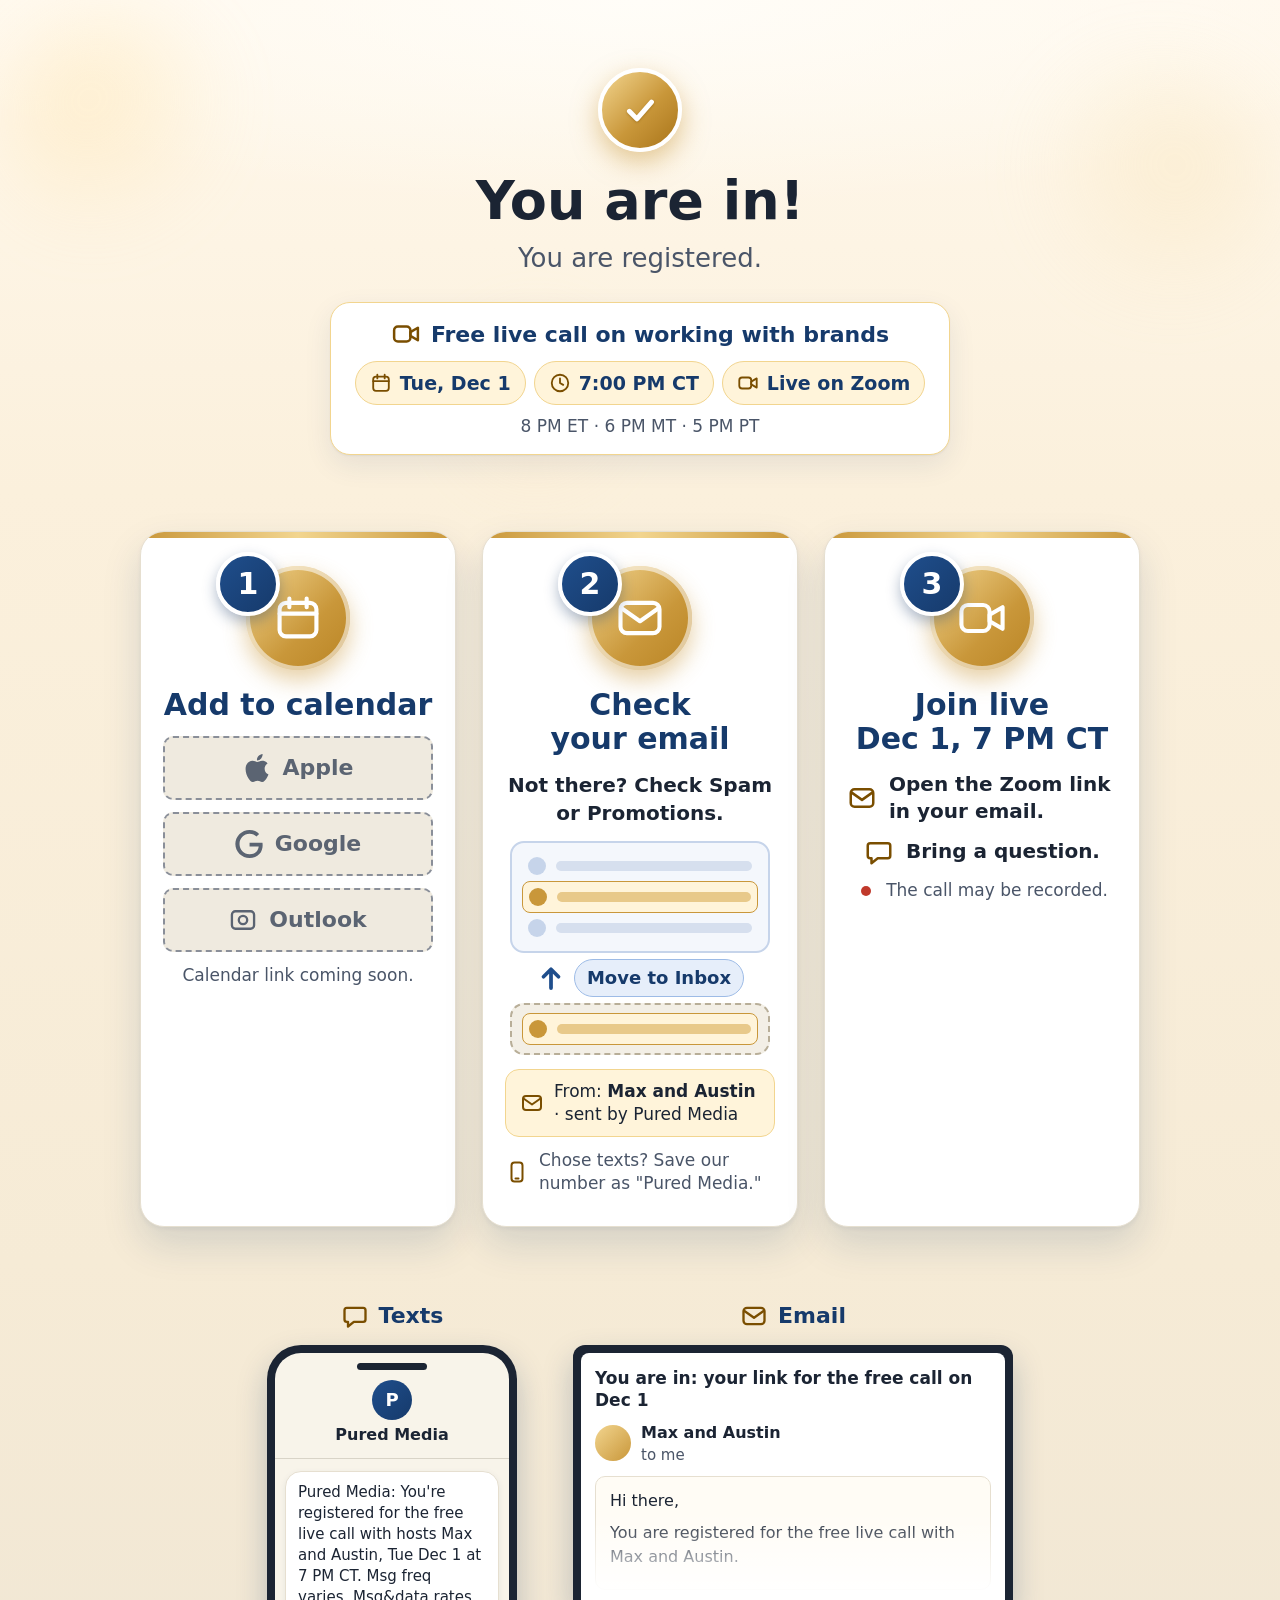
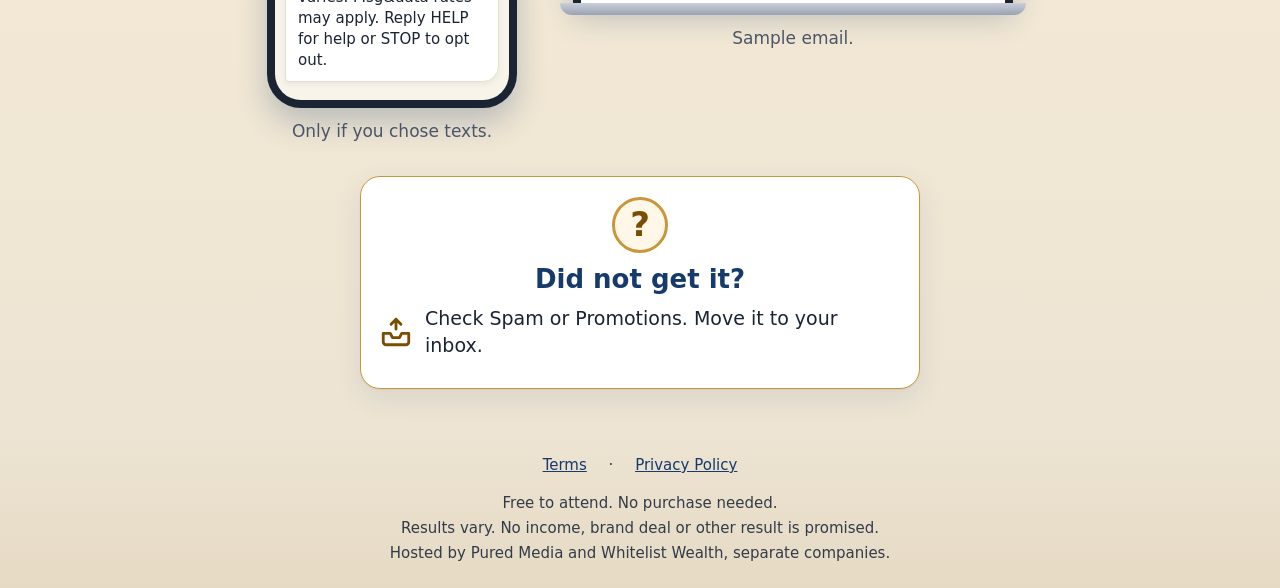
==== commit bef3c01b: "Thank-you page: visual-first rebuild, first-name headline; remove booking note + fee line Co-Authore" ====
--- a/thank-you.html
+++ b/thank-you.html
@@ -4,7 +4,7 @@
 <meta charset="utf-8">
 <meta name="viewport" content="width=device-width, initial-scale=1">
 <meta name="robots" content="noindex, nofollow">
-<title>You are registered.</title>
+<title>You Are In | Free Live Call with Max and Austin</title>
 <link rel="stylesheet" href="styles.css">
 <script defer src="/_vercel/insights/script.js"></script>
 </head>
@@ -13,62 +13,134 @@
 <main>
 
   <!-- 1. CONFIRMATION -->
-  <section class="band band-hero hero" data-mood="hero">
+  <section class="band band-hero hero ty-hero" data-mood="hero">
     <div class="blobs" aria-hidden="true"><i></i><i></i><i></i></div>
     <div class="wrap">
-    <div class="lockup lockup-sm" aria-hidden="true">
-      <div class="lockup-row">
-        <figure class="lk lk-max">
-          <div class="lk-photo">M<img src="assets/max.jpg" alt="" onerror="this.remove()"></div>
-        </figure>
-        <div class="lk-x"><span>&times;</span></div>
-        <figure class="lk lk-austin">
-          <div class="lk-photo">A<img src="assets/austin.jpg" alt="" onerror="this.remove()"></div>
-        </figure>
+    <div class="cheer" role="img" aria-label="Registered">
+      <div class="cheer-badge"><svg viewBox="0 0 52 52" focusable="false" aria-hidden="true"><path pathLength="1" d="M14 27.5 L22.5 36 L39 17"/></svg></div>
+    </div>
+    <h1 id="ty-headline">You are in!</h1>
+    <p class="sub ty-sub">You are registered.</p>
+
+    <div class="ty-event">
+      <p class="ev-title"><svg class="i" viewBox="0 0 24 24" aria-hidden="true" focusable="false"><rect x="2.5" y="6" width="13" height="12" rx="3"/><path d="M15.5 10.5l6-3.5v10l-6-3.5z"/></svg>Free live call on working with brands</p>
+      <div class="ev-chips">
+        <span class="ev-chip"><svg class="i" viewBox="0 0 24 24" aria-hidden="true" focusable="false"><rect x="3.5" y="5" width="17" height="15.5" rx="3"/><path d="M3.5 10h17M8 3v4M16 3v4"/></svg><span class="js-dchip">Tue, Dec 1</span></span>
+        <span class="ev-chip"><svg class="i" viewBox="0 0 24 24" aria-hidden="true" focusable="false"><circle cx="12" cy="12" r="9"/><path d="M12 7v5l3.5 2"/></svg><span class="js-tchip">7:00 PM CT</span></span>
+        <span class="ev-chip"><svg class="i" viewBox="0 0 24 24" aria-hidden="true" focusable="false"><rect x="2.5" y="6" width="13" height="12" rx="3"/><path d="M15.5 10.5l6-3.5v10l-6-3.5z"/></svg><span>Live on Zoom</span></span>
       </div>
+      <p class="ev-tz js-tz">8 PM ET · 6 PM MT · 5 PM PT</p>
     </div>
-    <div class="cheer" aria-hidden="true">
-      <i style="--x:-74px;--y:-46px;--r:35deg;--d:.75s" class="c1"></i>
-      <i style="--x:-58px;--y:-76px;--r:-20deg;--d:.82s" class="c2"></i>
-      <i style="--x:-14px;--y:-92px;--r:60deg;--d:.7s" class="c3"></i>
-      <i style="--x:38px;--y:-84px;--r:-40deg;--d:.88s" class="c1"></i>
-      <i style="--x:76px;--y:-50px;--r:15deg;--d:.78s" class="c2"></i>
-      <i style="--x:84px;--y:-6px;--r:70deg;--d:.72s" class="c3"></i>
-      <i style="--x:68px;--y:40px;--r:-30deg;--d:.9s" class="c1"></i>
-      <i style="--x:34px;--y:72px;--r:50deg;--d:.8s" class="c2"></i>
-      <i style="--x:-22px;--y:76px;--r:-60deg;--d:.74s" class="c3"></i>
-      <i style="--x:-64px;--y:52px;--r:25deg;--d:.86s" class="c1"></i>
-      <i style="--x:-86px;--y:4px;--r:-10deg;--d:.76s" class="c2"></i>
-      <i style="--x:-40px;--y:-70px;--r:80deg;--d:.84s" class="c3"></i>
-      <div class="cheer-badge"><svg viewBox="0 0 52 52" focusable="false"><path pathLength="1" d="M14 27.5 L22.5 36 L39 17"/></svg></div>
-    </div>
-    <h1>You are registered.</h1>
-    <p class="sub js-event">You are in. Max and Austin go live together on [DATE] at [TIME CT].</p>
-    <!-- href comes from ADDEVENT_LINK in config.js -->
-    <a class="btn btn-cal" id="cal-btn" href="#"><svg viewBox="0 0 24 24" width="26" height="26" fill="none" stroke="currentColor" stroke-width="2" stroke-linecap="round" stroke-linejoin="round" aria-hidden="true" focusable="false"><rect x="3.5" y="5" width="17" height="15.5" rx="3"/><path d="M3.5 10h17M8 3v4M16 3v4"/></svg><span>Add the call to my calendar</span></a>
     </div>
   </section>
 
-  <!-- 2. STEPS -->
-  <section class="band band-plan" data-mood="plan">
-    <div class="wrap">
-    <ol class="steps timeline">
-      <li><span class="st">Check your email. Your confirmation and your link to join are on the way.</span></li>
-      <li><span class="st">Look in your spam or promotions folder if you do not see it in a few minutes.</span></li>
-      <li><span class="st">If you chose text reminders, you will get one before the call.</span></li>
-      <!-- Step 4 shows only for US numbers (?geo=us or ?phone=+1...). Hidden by default. -->
-      <li id="step-call"><span class="st">A member of the Pured Media team may call the number you gave us about your registration or about booking a one-on-one call.</span></li>
-      <li><span class="st">On <span class="js-event">[DATE]</span>, join us live. Have one question ready.</span></li>
+  <!-- 2. THREE STEPS -->
+  <section class="band ty-band-steps" data-mood="plan">
+    <div class="wrap ty-wide">
+    <ol class="ty-steps">
+
+      <li class="ty-card" id="cal-step">
+        <div class="ty-ico" aria-hidden="true"><svg viewBox="0 0 24 24" focusable="false"><rect x="3.5" y="5" width="17" height="15.5" rx="3"/><path d="M3.5 10h17M8 3v4M16 3v4"/></svg></div>
+        <h2>Add to calendar</h2>
+        <div class="ty-btns">
+          <!-- hrefs come from ADDEVENT_LINK in config.js. No link = all three stay disabled -->
+          <a class="btn ty-cal" id="cal-apple" role="link" aria-disabled="true" aria-label="Apple / iPhone"><svg viewBox="0 0 24 24" aria-hidden="true" focusable="false"><path fill="currentColor" stroke="none" d="M12.152 6.896c-.948 0-2.415-1.078-3.96-1.04-2.04.027-3.91 1.183-4.961 3.014-2.117 3.675-.546 9.103 1.519 12.09 1.013 1.454 2.208 3.09 3.792 3.039 1.52-.065 2.09-.987 3.935-.987 1.831 0 2.35.987 3.96.948 1.637-.026 2.676-1.48 3.676-2.948 1.156-1.688 1.636-3.325 1.662-3.415-.039-.013-3.182-1.221-3.22-4.857-.026-3.04 2.48-4.494 2.597-4.559-1.429-2.09-3.623-2.324-4.39-2.376-2-.156-3.675 1.09-4.61 1.09zM15.53 3.83c.843-1.012 1.4-2.427 1.245-3.83-1.207.052-2.662.805-3.532 1.818-.78.896-1.454 2.338-1.273 3.714 1.338.104 2.715-.688 3.559-1.701"/></svg><span>Apple</span></a>
+          <a class="btn ty-cal" id="cal-google" role="link" aria-disabled="true" aria-label="Google Calendar"><svg viewBox="0 0 24 24" aria-hidden="true" focusable="false"><path fill="currentColor" stroke="none" d="M12.48 10.92v3.28h7.84c-.24 1.84-.853 3.187-1.787 4.133-1.147 1.147-2.933 2.4-6.053 2.4-4.827 0-8.6-3.893-8.6-8.72s3.773-8.72 8.6-8.72c2.6 0 4.507 1.027 5.907 2.347l2.307-2.307C18.747 1.44 16.133 0 12.48 0 5.867 0 .307 5.387.307 12s5.56 12 12.173 12c3.573 0 6.267-1.173 8.373-3.36 2.16-2.16 2.84-5.213 2.84-7.667 0-.76-.053-1.467-.173-2.053H12.48z"/></svg><span>Google</span></a>
+          <a class="btn ty-cal" id="cal-outlook" role="link" aria-disabled="true" aria-label="Outlook"><svg viewBox="0 0 24 24" aria-hidden="true" focusable="false"><rect x="2.5" y="4.5" width="19" height="15" rx="3"/><circle cx="12" cy="12" r="3.6"/></svg><span>Outlook</span></a>
+        </div>
+        <p class="ty-fine" id="cal-soon">Calendar link coming soon.</p>
+      </li>
+
+      <li class="ty-card" id="mail-step">
+        <div class="ty-ico" aria-hidden="true"><svg viewBox="0 0 24 24" focusable="false"><rect x="3" y="5" width="18" height="14" rx="3"/><path d="M3.5 7.5l8.5 6 8.5-6"/></svg></div>
+        <h2>Check your email</h2>
+        <p class="ty-line">Not there? Check Spam or Promotions.</p>
+        <div class="ty-inbox">
+          <div class="ib-pane ib-main" aria-hidden="true">
+            <div class="ib-row"><i></i><b></b></div>
+            <div class="ib-row hl"><i></i><b></b></div>
+            <div class="ib-row"><i></i><b></b></div>
+          </div>
+          <div class="ib-arrow"><svg viewBox="0 0 24 24" aria-hidden="true" focusable="false"><path d="M12 20V5M6 11l6-6 6 6"/></svg><span>Move to Inbox</span></div>
+          <div class="ib-pane ib-spam" aria-hidden="true">
+            <div class="ib-row hl"><i></i><b></b></div>
+          </div>
+        </div>
+        <p class="ty-chip" id="step-sender"><svg class="i" viewBox="0 0 24 24" aria-hidden="true" focusable="false"><rect x="3" y="5" width="18" height="14" rx="3"/><path d="M3.5 7.5l8.5 6 8.5-6"/></svg><span>From: <b class="js-from">Max and Austin</b> · sent by Pured Media</span></p>
+        <p class="ty-fine ty-fine-ico"><svg class="i" viewBox="0 0 24 24" aria-hidden="true" focusable="false"><rect x="6.5" y="2.5" width="11" height="19" rx="3"/><path d="M10.5 18.5h3"/></svg><span>Chose texts? Save our number as "Pured Media."</span></p>
+      </li>
+
+      <li class="ty-card" id="live-step">
+        <div class="ty-ico" aria-hidden="true"><svg viewBox="0 0 24 24" focusable="false"><rect x="2.5" y="6" width="13" height="12" rx="3"/><path d="M15.5 10.5l6-3.5v10l-6-3.5z"/></svg></div>
+        <h2>Join live <span class="js-live">Dec 1, 7 PM CT</span></h2>
+        <p class="ty-row"><svg class="i" viewBox="0 0 24 24" aria-hidden="true" focusable="false"><rect x="3" y="5" width="18" height="14" rx="3"/><path d="M3.5 7.5l8.5 6 8.5-6"/></svg><span>Open the Zoom link in your email.</span></p>
+        <p class="ty-row"><svg class="i" viewBox="0 0 24 24" aria-hidden="true" focusable="false"><path d="M5 5h14a2 2 0 0 1 2 2v8a2 2 0 0 1-2 2h-8l-5 4v-4H5a2 2 0 0 1-2-2V7a2 2 0 0 1 2-2z"/></svg><span>Bring a question.</span></p>
+        <p class="ty-fine ty-fine-ico"><svg class="i rec" viewBox="0 0 24 24" aria-hidden="true" focusable="false"><circle cx="12" cy="12" r="6"/></svg><span>The call may be recorded.</span></p>
+      </li>
+
     </ol>
-    <p id="sender-line"></p>
+
+    <!-- US numbers only (?geo=us, or ?phone= a +1 number with a non-Canadian area code). Hidden by default. -->
+    <p class="ty-call" id="step-call"><svg class="i" viewBox="0 0 24 24" aria-hidden="true" focusable="false"><rect x="6.5" y="2.5" width="11" height="19" rx="3"/><path d="M10.5 18.5h3"/></svg><span>A Pured Media team member may call you about your registration or about booking a one-on-one call.</span></p>
     </div>
   </section>
 
-  <!-- 3. FOOTER -->
-  <footer class="band band-foot" data-mood="foot">
+  <!-- 3. SAMPLES + HELP -->
+  <section class="band ty-band-mocks" data-mood="plan">
+    <div class="wrap ty-wide">
+    <div class="ty-mocks">
+
+      <div class="ty-mock">
+        <p class="ty-label"><svg class="i" viewBox="0 0 24 24" aria-hidden="true" focusable="false"><path d="M5 5h14a2 2 0 0 1 2 2v8a2 2 0 0 1-2 2h-8l-5 4v-4H5a2 2 0 0 1-2-2V7a2 2 0 0 1 2-2z"/></svg>Texts</p>
+        <div class="ty-phone" role="img" aria-label="Example text message">
+          <div class="ty-phone-in">
+            <div class="ty-notch" aria-hidden="true"></div>
+            <div class="ty-phead"><div class="ty-av">P</div><span>Pured Media</span></div>
+            <div class="ty-bubble">Pured Media: You're registered for the free live call with hosts Max and Austin, <span class="js-sms">Tue Dec 1 at 7 PM CT</span>. Msg freq varies. Msg&amp;data rates may apply. Reply HELP for help or STOP to opt out.</div>
+          </div>
+        </div>
+        <p class="ty-cap">Only if you chose texts.</p>
+      </div>
+
+      <div class="ty-mock">
+        <p class="ty-label"><svg class="i" viewBox="0 0 24 24" aria-hidden="true" focusable="false"><rect x="3" y="5" width="18" height="14" rx="3"/><path d="M3.5 7.5l8.5 6 8.5-6"/></svg>Email</p>
+        <div class="ty-laptop" role="img" aria-label="Example email">
+          <div class="ty-screen"><div class="ty-screen-in">
+            <div class="ty-subject">You are in: your link for the free call on Dec 1</div>
+            <div class="ty-from"><div class="ty-av ty-av-mail" aria-hidden="true"></div><div><b class="js-sender">Max and Austin</b><small>to me</small></div></div>
+            <div class="ty-mail-body">
+              <p>Hi <span class="js-name">there</span>,</p>
+              <p>You are registered for the free live call with Max and Austin.</p>
+            </div>
+          </div></div>
+          <div class="ty-base" aria-hidden="true"></div>
+        </div>
+        <p class="ty-cap">Sample email.</p>
+      </div>
+
+    </div>
+
+    <section class="ty-help" aria-labelledby="ty-help-h">
+      <div class="ty-q" aria-hidden="true">?</div>
+      <div>
+        <h2 id="ty-help-h">Did not get it?</h2>
+        <ul>
+          <li><svg class="i" viewBox="0 0 24 24" aria-hidden="true" focusable="false"><path d="M3 13h5l1.5 3h5l1.5-3h5v6a2 2 0 0 1-2 2H5a2 2 0 0 1-2-2zM12 10V3M8.5 6.5L12 3l3.5 3.5"/></svg><span>Check Spam or Promotions. Move it to your inbox.</span></li>
+          <li id="help-stuck" hidden><svg class="i" viewBox="0 0 24 24" aria-hidden="true" focusable="false"><rect x="3" y="5" width="18" height="14" rx="3"/><path d="M3.5 7.5l8.5 6 8.5-6"/></svg><span>Still stuck? Email <a class="js-help-email" href="#"></a>.</span></li>
+        </ul>
+      </div>
+    </section>
+    </div>
+  </section>
+
+  <!-- 4. FOOTER -->
+  <footer class="band band-foot ty-footer" data-mood="foot">
     <div class="wrap">
-    <div class="small">
-      <p><a data-link="terms" href="#">Terms</a> · <a data-link="privacy" href="#">Privacy Policy</a></p>
+    <div class="small ty-foot">
+      <p class="ty-foot-links"><a data-link="terms" href="#">Terms</a> · <a data-link="privacy" href="#">Privacy Policy</a></p>
+      <p>Free to attend. No purchase needed.</p>
+      <p>Results vary. No income, brand deal or other result is promised.</p>
+      <p id="sentence-separate">Hosted by Pured Media and Whitelist Wealth, separate companies.</p>
     </div>
     </div>
   </footer>
--- a/styles.css
+++ b/styles.css
@@ -629,3 +629,155 @@
   body .band.band-foot{padding:44px 0 var(--py-foot)}
   body .band .kicker{margin-bottom:24px}
 }
+
+/* =====================================================================
+   THANK-YOU PAGE (thank-you.html only). Every rule below uses a .ty-* class
+   or body[data-page=thanks], so index.html is not affected.
+   ===================================================================== */
+body[data-page=thanks] .ty-band-steps{--band-bg:linear-gradient(180deg,#FBF0DC 0%,#F6EBD6 100%)}
+body[data-page=thanks] .ty-band-mocks{--band-bg:linear-gradient(180deg,#F6EBD6 0%,#EDE4D3 100%)}
+body[data-page=thanks] .band-foot{--band-bg:linear-gradient(180deg,#EDE4D3 0%,#E6DAC4 100%)}
+.ty-wide{max-width:680px}
+.i{flex:0 0 auto;width:26px;height:26px;fill:none;stroke:currentColor;stroke-width:2;stroke-linecap:round;stroke-linejoin:round}
+
+/* hero */
+body[data-page=thanks] .ty-hero{padding-bottom:36px}
+body[data-page=thanks] .hero h1{font-size:40px;margin:0 0 6px}
+body[data-page=thanks] .ty-sub{font-size:24px;margin:0 auto 20px;color:var(--muted)}
+.ty-hero .lockup-sm .lockup-row{--lk:clamp(92px,26vw,120px)}
+.ty-hero .lockup-sm .lk-x{margin-left:14px;margin-right:14px}
+.ty-hero .lk figcaption{width:max-content;max-width:150px;margin-top:10px;font-size:17px;line-height:1.25;animation:none}
+.ty-hero .lk figcaption b,.ty-hero .lk figcaption span{display:block}
+.ty-hero .lk figcaption span{font-size:16px;font-weight:700}
+.ty-hero .cheer{width:96px;height:96px;margin:14px auto 12px}
+
+/* compact event card */
+.ty-event{max-width:560px;margin:0 auto;padding:16px 16px 14px;text-align:center;background:#fff;
+  border:1.5px solid var(--gold-light);border-radius:var(--r);box-shadow:var(--sh)}
+.ty-event p{margin:0}
+.ty-event .ev-title{display:flex;align-items:center;justify-content:center;gap:10px;font-size:22px;line-height:1.25;font-weight:800;color:var(--accent-dark)}
+.ty-event .ev-title .i{width:30px;height:30px;color:var(--gold-dark)}
+.ev-chips{display:flex;flex-wrap:wrap;justify-content:center;gap:8px;margin:12px 0 8px}
+.ev-chip{display:inline-flex;align-items:center;gap:8px;min-height:44px;padding:0 14px;border-radius:999px;font-size:19px;font-weight:800;
+  color:var(--accent-dark);background:#FFF4DA;border:1px solid var(--gold-light)}
+.ev-chip .i{width:22px;height:22px;color:var(--gold-dark)}
+.ty-event .ev-tz{font-size:17px;color:var(--muted)}
+
+/* steps = the hero of the page */
+body[data-page=thanks] .ty-band-steps{padding-top:40px;padding-bottom:36px}
+.ty-steps{list-style:none;counter-reset:ty;margin:0;padding:0;display:grid;grid-template-columns:1fr;gap:22px}
+.ty-card{counter-increment:ty;position:relative;overflow:hidden;padding:28px 20px 26px;text-align:center;
+  background:#fff;border:1px solid var(--line-w);border-radius:24px;box-shadow:var(--sh-up)}
+.ty-card::before{content:"";position:absolute;left:0;right:0;top:0;height:6px;background:linear-gradient(90deg,var(--gold),var(--gold-light),var(--gold))}
+.ty-ico{position:relative;width:104px;height:104px;margin:0 auto 18px;border-radius:50%;display:flex;align-items:center;justify-content:center;color:#fff;
+  background:linear-gradient(135deg,var(--gold-light),var(--gold) 60%,#B98424);box-shadow:0 10px 22px rgba(201,151,58,.45),inset 0 0 0 4px rgba(255,255,255,.55)}
+.ty-ico svg{width:52px;height:52px;fill:none;stroke:currentColor;stroke-width:1.9;stroke-linecap:round;stroke-linejoin:round}
+.ty-ico::after{content:counter(ty);position:absolute;top:-14px;left:-30px;width:56px;height:56px;border-radius:50%;display:flex;align-items:center;justify-content:center;
+  font-size:30px;font-weight:800;line-height:1;color:#fff;background:linear-gradient(135deg,var(--accent),var(--accent-dark));border:4px solid #fff;box-shadow:0 6px 14px rgba(22,58,107,.35)}
+.ty-card h2{margin:0 0 14px;font-size:30px;line-height:1.15;font-weight:800;color:var(--accent-dark);text-wrap:balance}
+.ty-line{margin:0 0 14px;font-size:20px;line-height:1.4;font-weight:700;color:var(--text)}
+.ty-row{display:flex;align-items:center;justify-content:center;gap:12px;margin:0 0 12px;font-size:20px;line-height:1.35;font-weight:700;color:var(--text);text-align:left}
+.ty-row .i{width:30px;height:30px;color:var(--gold-dark)}
+.ty-fine{margin:12px 0 0;font-size:17px;line-height:1.4;color:var(--muted)}
+.ty-fine-ico{display:flex;align-items:center;justify-content:center;gap:10px;text-align:left}
+.ty-fine-ico .i{width:24px;height:24px;color:var(--gold-dark)}
+.ty-fine-ico .rec{fill:#C0392B;stroke:none;color:#C0392B;width:20px;height:20px}
+
+/* calendar buttons */
+.ty-btns{display:grid;gap:12px;margin:0 0 4px}
+.btn.ty-cal{min-height:64px;padding:12px 16px;font-size:22px;gap:12px;display:flex;align-items:center;justify-content:center}
+.btn.ty-cal svg{width:28px;height:28px;fill:none;stroke:currentColor;stroke-width:2;stroke-linecap:round;stroke-linejoin:round}
+.btn.ty-cal[aria-disabled=true],.btn.ty-cal[aria-disabled=true]:hover,.btn.ty-cal[aria-disabled=true]:focus-visible{
+  background:#EFEADF;color:#5B6472;border:2px dashed #8A8F99;box-shadow:none;filter:none;transform:none;cursor:not-allowed}
+.btn.ty-cal[aria-disabled=true]::after{display:none}
+
+/* mini inbox graphic */
+.ty-inbox{width:100%;max-width:260px;margin:0 auto 14px;display:flex;flex-direction:column;align-items:stretch;gap:0}
+.ib-pane{border-radius:14px;padding:8px 10px;background:#F4F7FC;border:2px solid #C6D4EA}
+.ib-spam{background:#F3EFE6;border:2px dashed #B8AE98}
+.ib-row{display:flex;align-items:center;gap:10px;padding:6px 6px;border-radius:8px}
+.ib-row i{flex:0 0 18px;width:18px;height:18px;border-radius:50%;background:#C6D4EA}
+.ib-row b{flex:1;height:10px;border-radius:6px;background:#D6DFEE}
+.ib-row.hl{background:#FFF4DA;border:1.5px solid var(--gold)}
+.ib-row.hl i{background:var(--gold)}
+.ib-row.hl b{background:#E8C98A}
+.ib-spam .ib-row i{background:#CFC6B2}
+.ib-spam .ib-row b{background:#DDD5C3}
+.ib-spam .ib-row.hl i{background:var(--gold)}
+.ib-spam .ib-row.hl b{background:#E8C98A}
+.ib-arrow{display:flex;align-items:center;justify-content:center;gap:8px;padding:6px 0;color:var(--accent-dark);font-size:18px;font-weight:800}
+.ib-arrow svg{width:30px;height:30px;fill:none;stroke:var(--accent);stroke-width:3;stroke-linecap:round;stroke-linejoin:round}
+.ib-arrow span{padding:4px 12px;border-radius:999px;background:#E6EEFA;border:1.5px solid #9DBBE6}
+.ty-chip{display:inline-flex;align-items:center;justify-content:center;gap:10px;margin:0;padding:10px 14px;border-radius:14px;background:#FFF4DA;border:1px solid var(--gold-light);
+  font-size:17px;line-height:1.35;color:var(--text);text-align:left}
+.ty-chip .i{width:24px;height:24px;color:var(--gold-dark)}
+
+/* US-only line */
+.ty-call{display:flex;align-items:center;justify-content:center;gap:10px;max-width:640px;margin:22px auto 0;font-size:17px;line-height:1.4;color:var(--muted);text-align:left}
+.ty-call .i{width:26px;height:26px;color:var(--gold-dark)}
+
+/* samples */
+body[data-page=thanks] .ty-band-mocks{padding-top:36px;padding-bottom:36px}
+.ty-mocks{display:grid;grid-template-columns:1fr;gap:32px;justify-items:center}
+.ty-mock{width:100%;display:flex;flex-direction:column;align-items:center}
+.ty-label{display:flex;align-items:center;gap:10px;margin:0 0 12px;font-size:22px;font-weight:800;color:var(--accent-dark)}
+.ty-label .i{width:28px;height:28px;color:var(--gold-dark)}
+.ty-cap{margin:12px 0 0;font-size:17px;line-height:1.4;color:var(--muted);text-align:center}
+.ty-av{flex:0 0 auto;width:40px;height:40px;border-radius:50%;display:flex;align-items:center;justify-content:center;
+  font-size:18px;font-weight:800;color:#fff;background:linear-gradient(135deg,var(--accent),var(--accent-dark))}
+.ty-phone{width:100%;max-width:250px;padding:8px;border-radius:34px;background:#1B2433;box-shadow:0 14px 30px rgba(22,58,107,.25);text-align:left}
+.ty-phone-in{padding-bottom:18px;border-radius:26px;overflow:hidden;background:#F8F4EA}
+.ty-notch{width:70px;height:7px;margin:10px auto 6px;border-radius:7px;background:#1B2433}
+.ty-phead{display:flex;flex-direction:column;align-items:center;gap:3px;padding:4px 0 10px;border-bottom:1px solid var(--line);font-size:16px;font-weight:700;color:var(--text)}
+.ty-bubble{margin:12px 10px 0;padding:10px 12px;border-radius:16px 16px 16px 4px;background:#fff;border:1px solid var(--line-w);
+  box-shadow:0 2px 6px rgba(22,58,107,.08);font-size:15px;line-height:1.4;color:var(--text);overflow-wrap:anywhere}
+.ty-laptop{width:100%;max-width:440px}
+.ty-screen{padding:8px 8px 0;border-radius:12px 12px 0 0;background:#1B2433;box-shadow:0 14px 30px rgba(22,58,107,.25)}
+.ty-screen-in{position:relative;height:250px;padding:14px 14px 0;border-radius:8px 8px 0 0;overflow:hidden;background:#fff;text-align:left}
+.ty-screen-in::after{content:"";position:absolute;left:0;right:0;bottom:0;height:90px;background:linear-gradient(to bottom,rgba(255,255,255,0),#fff 90%)}
+.ty-base{height:12px;width:106%;margin-left:-3%;border-radius:0 0 12px 12px;background:linear-gradient(#C9CED8,#9AA2B2)}
+.ty-subject{padding:0 0 10px;font-size:17px;line-height:1.3;font-weight:800;color:var(--text)}
+.ty-from{display:flex;align-items:center;gap:10px;font-size:16px;color:var(--text)}
+.ty-from .ty-av{width:36px;height:36px;background:linear-gradient(135deg,var(--gold-light),var(--gold))}
+.ty-from small{display:block;font-size:15px;line-height:1.2;color:var(--muted)}
+.ty-mail-body{margin-top:12px;padding:12px 14px;border:1px solid var(--line-w);border-radius:10px;background:#FFFCF5;font-size:16px;line-height:1.5;color:var(--text)}
+.ty-mail-body p{margin:0 0 8px}
+
+/* help box */
+.ty-help{max-width:560px;margin:32px auto 0;padding:20px 18px;display:grid;grid-template-columns:1fr;justify-items:center;gap:10px;
+  background:#fff;border:1.5px solid var(--gold);border-radius:var(--r);box-shadow:var(--sh)}
+.ty-q{width:56px;height:56px;border-radius:50%;display:flex;align-items:center;justify-content:center;font-size:34px;font-weight:800;color:var(--gold-dark);
+  border:3px solid var(--gold);background:#FFF8E8}
+.ty-help h2{margin:0 0 10px;font-size:26px;line-height:1.25;text-align:center;color:var(--accent-dark)}
+.ty-help ul{list-style:none;margin:0;padding:0}
+.ty-help li{display:flex;align-items:center;gap:12px;margin:0 0 10px;font-size:19px;line-height:1.4;color:var(--text);text-align:left}
+.ty-help li .i{width:34px;height:34px;color:var(--gold-dark)}
+.ty-help a{display:inline-block;padding:12px 2px;font-weight:700;color:var(--accent);text-decoration:underline;overflow-wrap:anywhere}
+
+/* footer: small and tight */
+body[data-page=thanks] .band.ty-footer{padding:16px 0 20px}
+.ty-foot{font-size:15px;line-height:1.4}
+.ty-foot p{margin:0 0 4px}
+.ty-foot-links a{display:inline-flex;align-items:center;min-height:48px;padding:0 10px}
+
+@media(min-width:700px){
+  body[data-page=thanks] .hero h1{font-size:54px}
+  body[data-page=thanks] .ty-sub{font-size:26px}
+  .ev-chips{flex-wrap:nowrap}
+}
+@media(min-width:940px){
+  .ty-wide{max-width:1040px}
+  .ty-steps{grid-template-columns:repeat(3,1fr);gap:26px;align-items:stretch}
+  .ty-card{padding:34px 22px 30px}
+  .ty-mocks{grid-template-columns:250px 440px;justify-content:center;gap:56px;align-items:start}
+  .ty-event{max-width:620px}
+}
+
+/* reduced motion: thank-you page shows its final state with no movement */
+@media(prefers-reduced-motion:reduce){
+  body[data-page=thanks] *,body[data-page=thanks] *::before,body[data-page=thanks] *::after{animation:none!important;transition:none!important}
+  .js-reveal body[data-page=thanks] .reveal{opacity:1;translate:none}
+  body[data-page=thanks] .cheer-badge path{stroke-dashoffset:0}
+}
+
+.ty-card h2 .js-live{white-space:nowrap}
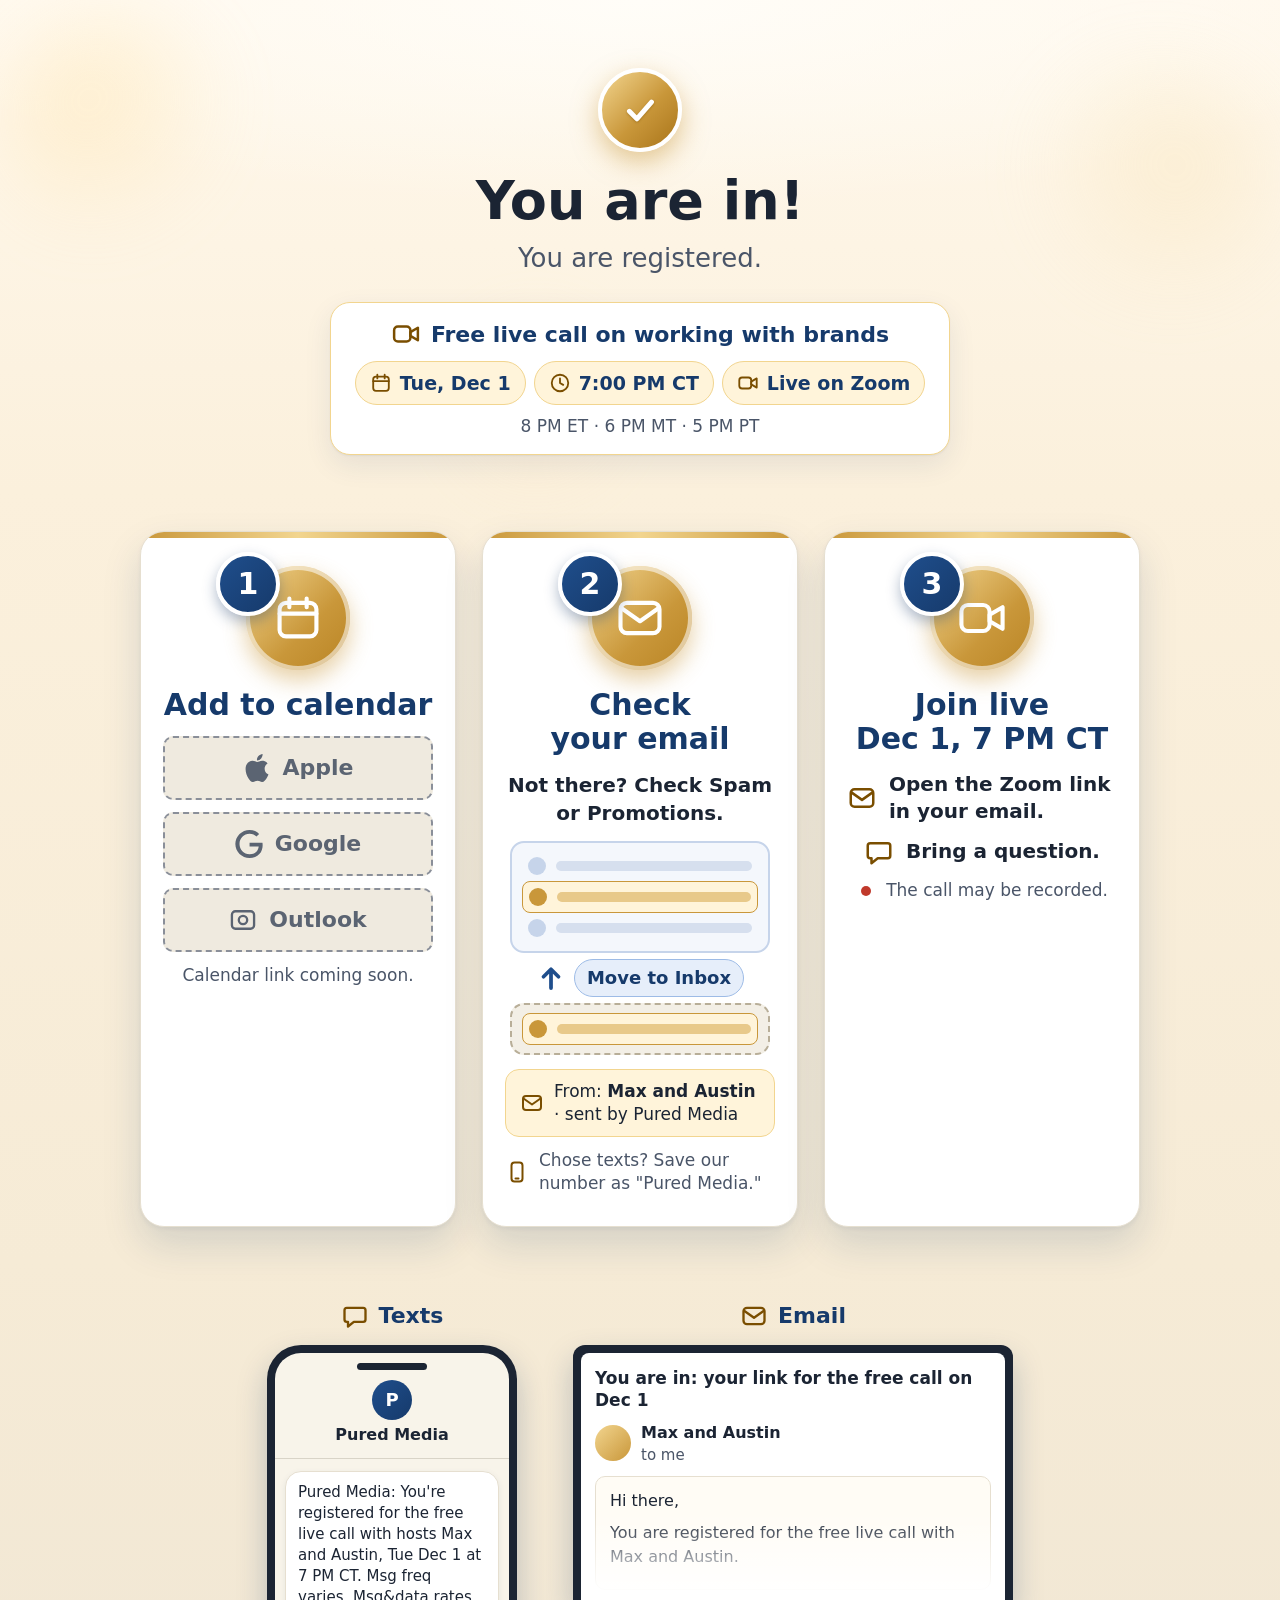
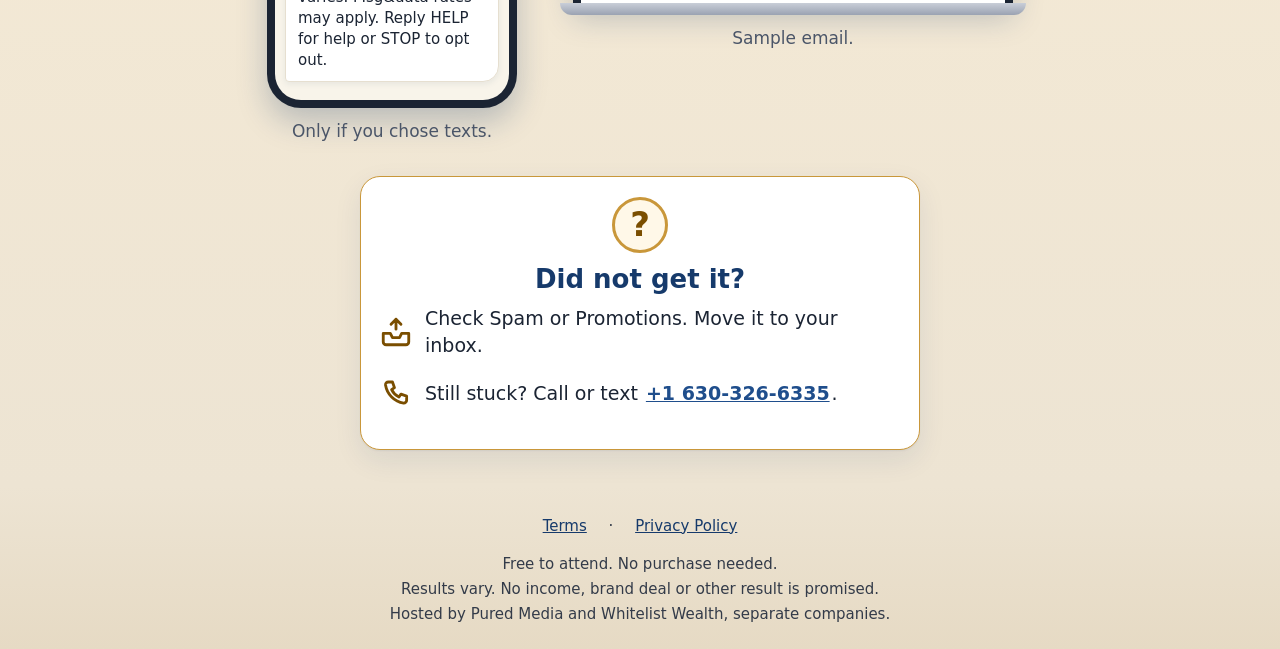
==== commit 3e43deb8: "Add Terms + Privacy for Dec 1 call, link everywhere; help line phone-only Co-Authored-By: Claude Opu" ====
--- a/thank-you.html
+++ b/thank-you.html
@@ -126,7 +126,7 @@
         <h2 id="ty-help-h">Did not get it?</h2>
         <ul>
           <li><svg class="i" viewBox="0 0 24 24" aria-hidden="true" focusable="false"><path d="M3 13h5l1.5 3h5l1.5-3h5v6a2 2 0 0 1-2 2H5a2 2 0 0 1-2-2zM12 10V3M8.5 6.5L12 3l3.5 3.5"/></svg><span>Check Spam or Promotions. Move it to your inbox.</span></li>
-          <li id="help-stuck" hidden><svg class="i" viewBox="0 0 24 24" aria-hidden="true" focusable="false"><rect x="3" y="5" width="18" height="14" rx="3"/><path d="M3.5 7.5l8.5 6 8.5-6"/></svg><span>Still stuck? Email <a class="js-help-email" href="#"></a>.</span></li>
+          <li id="help-stuck" hidden><svg class="i" viewBox="0 0 24 24" aria-hidden="true" focusable="false"><path d="M6.6 3.5h2.9l1.4 4-2 1.4a11 11 0 0 0 5.2 5.2l1.4-2 4 1.4v2.9a2 2 0 0 1-2.1 2A15.5 15.5 0 0 1 4.6 5.6a2 2 0 0 1 2-2.1z"/></svg><span>Still stuck? Call or text <a class="js-help-phone" href="#"></a>.</span></li>
         </ul>
       </div>
     </section>
--- a/styles.css
+++ b/styles.css
@@ -781,3 +781,13 @@
 }
 
 .ty-card h2 .js-live{white-space:nowrap}
+
+/* ---- Legal pages (terms.html, privacy.html): scoped to body[data-page=legal] ---- */
+body[data-page=legal] .legal{padding:36px 0 24px}
+body[data-page=legal] .legal h1{font-size:34px}
+body[data-page=legal] .legal h2{font-size:23px;margin:30px 0 10px}
+body[data-page=legal] .legal p,body[data-page=legal] .legal li{font-size:18px;line-height:1.6;margin:0 0 14px}
+body[data-page=legal] .legal ul{margin:0 0 14px;padding-left:24px}
+body[data-page=legal] .legal .meta{color:var(--muted);font-size:16px}
+body[data-page=legal] .legal a{color:var(--accent)}
+body[data-page=legal] .legal .back{display:inline-block;margin:0 0 18px;font-size:17px}
